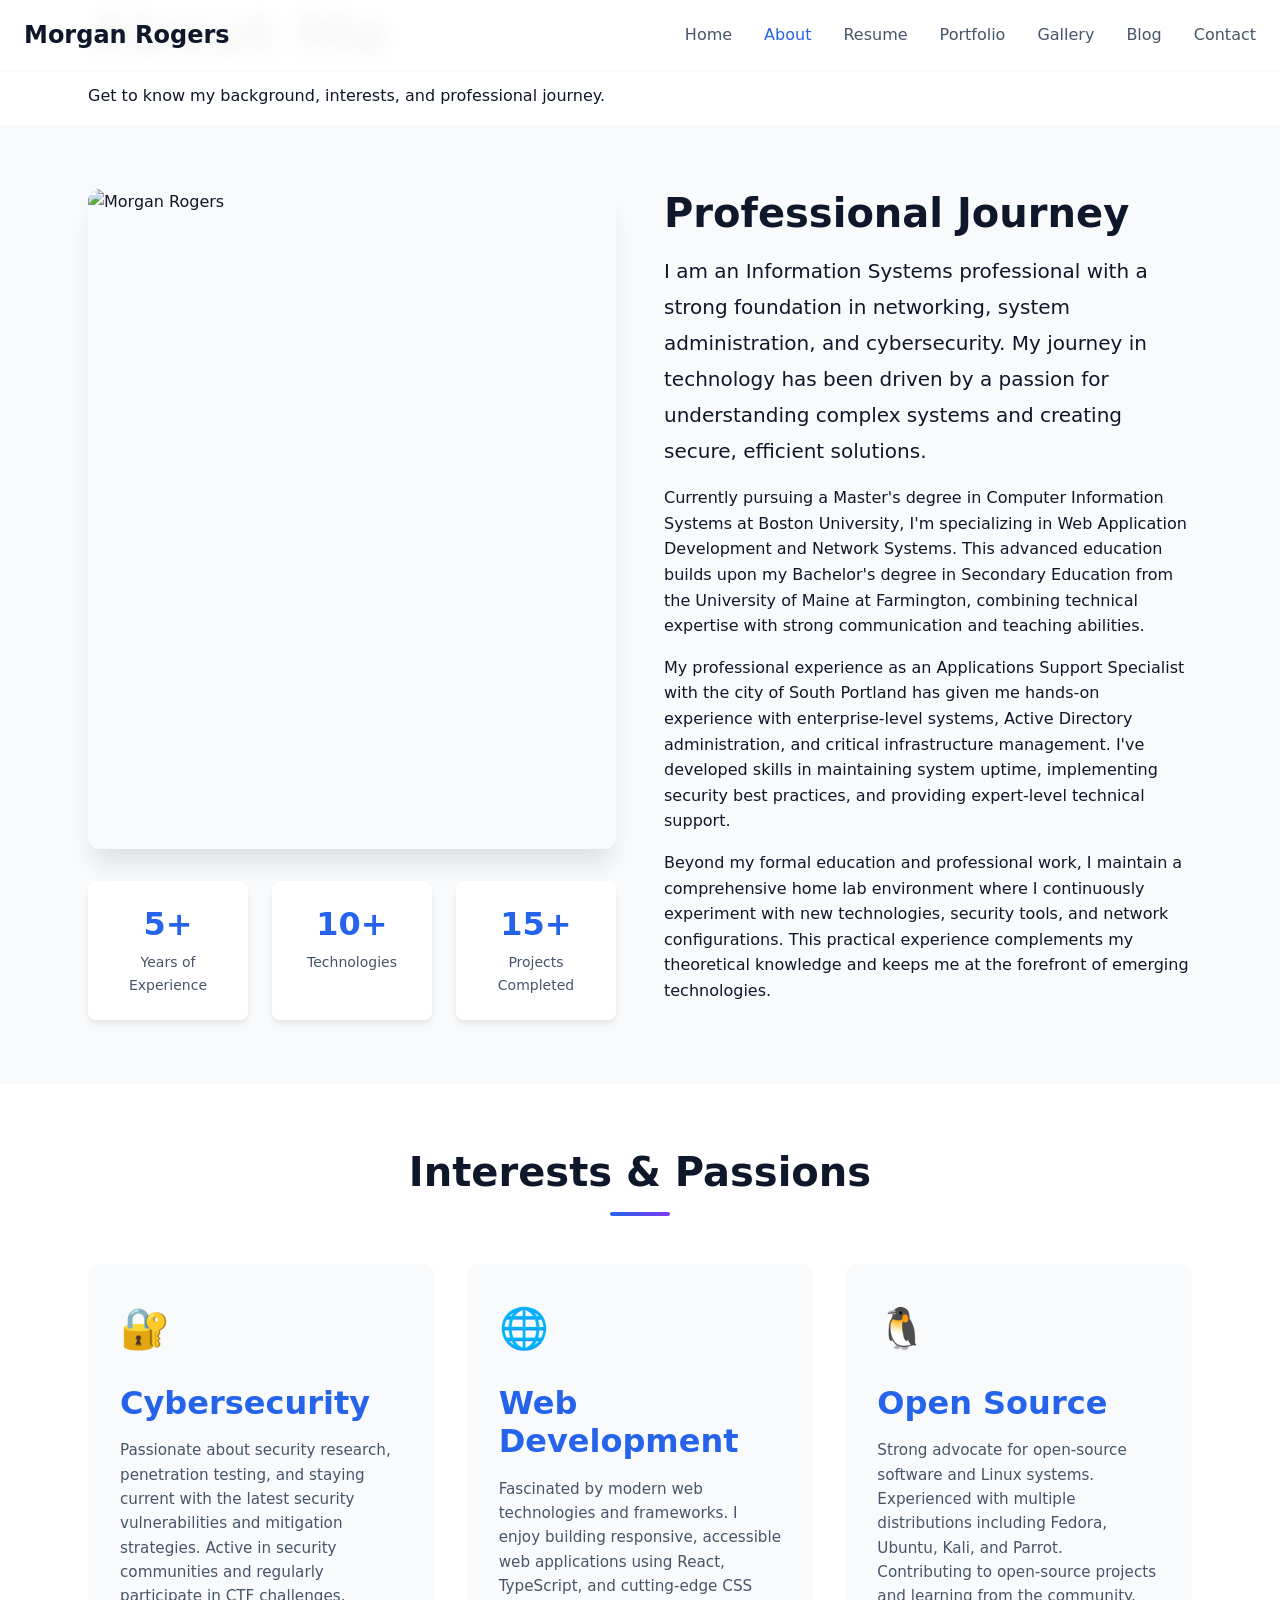
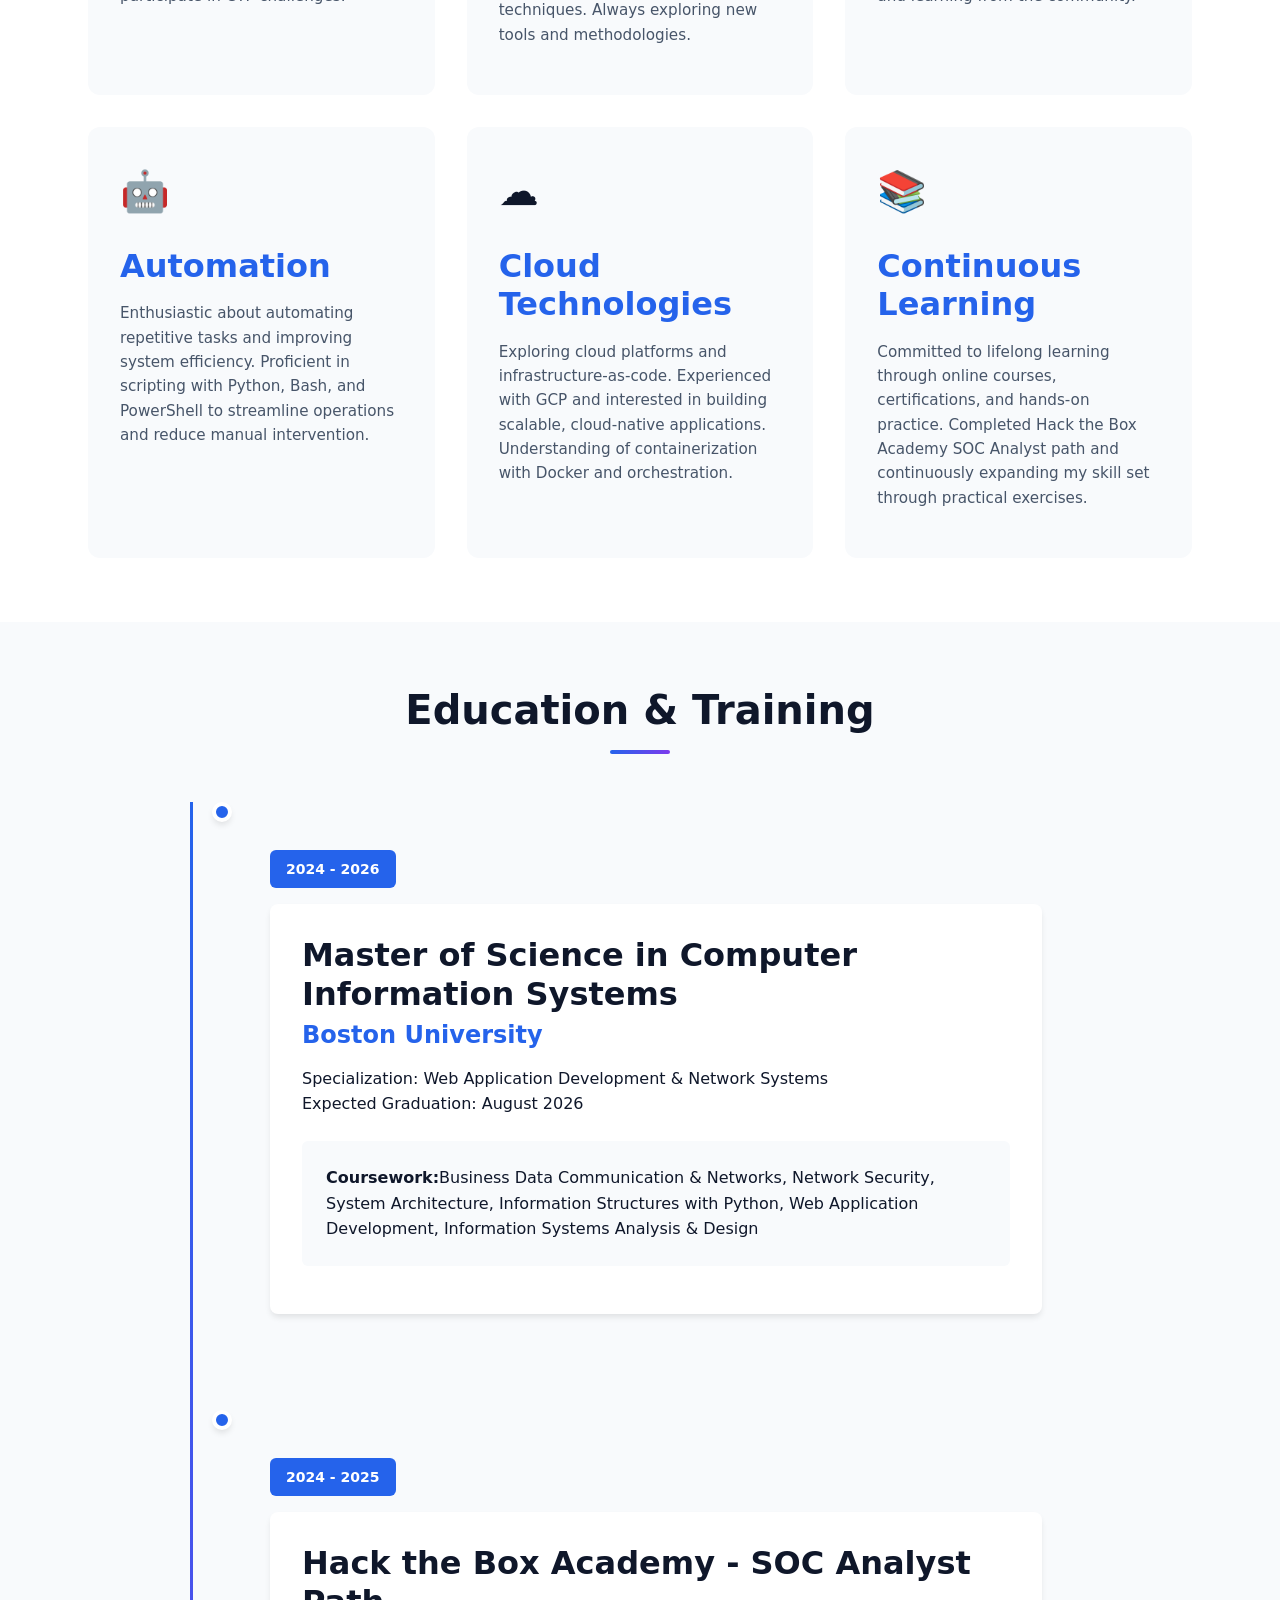
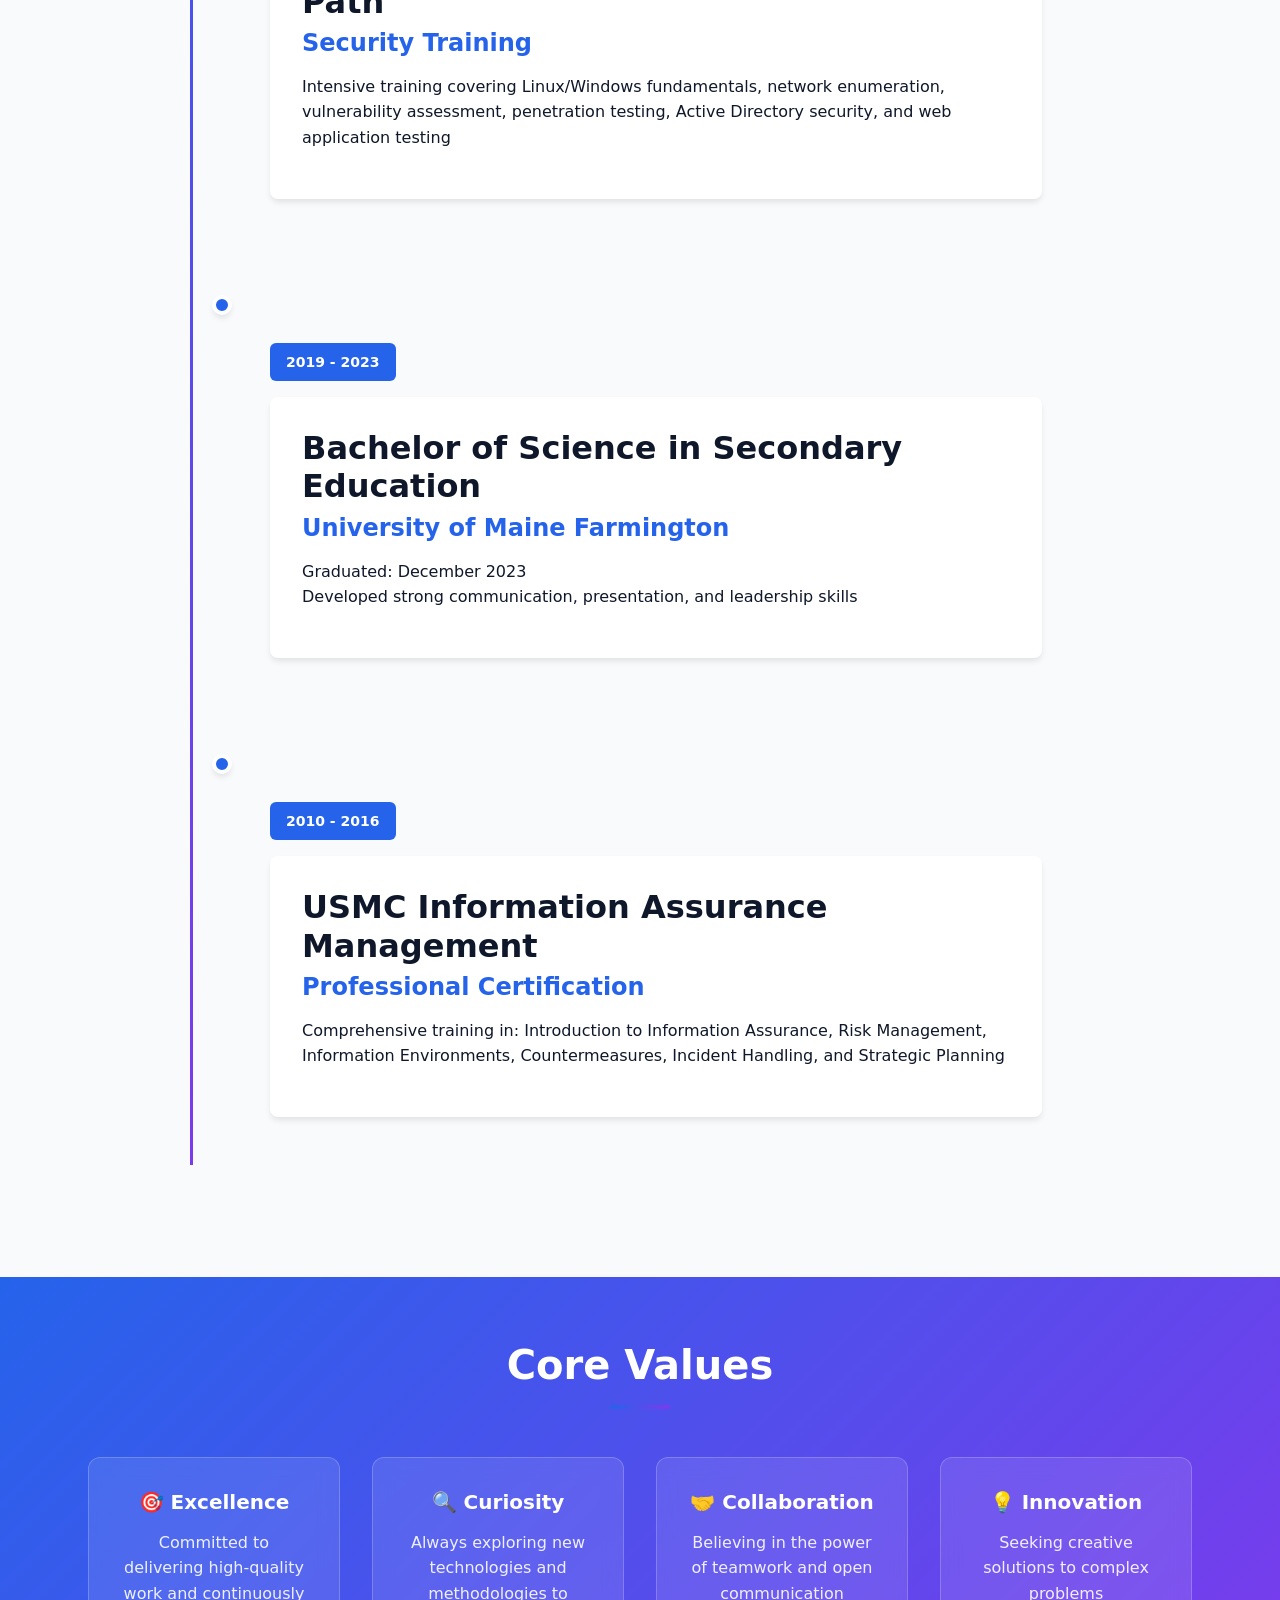
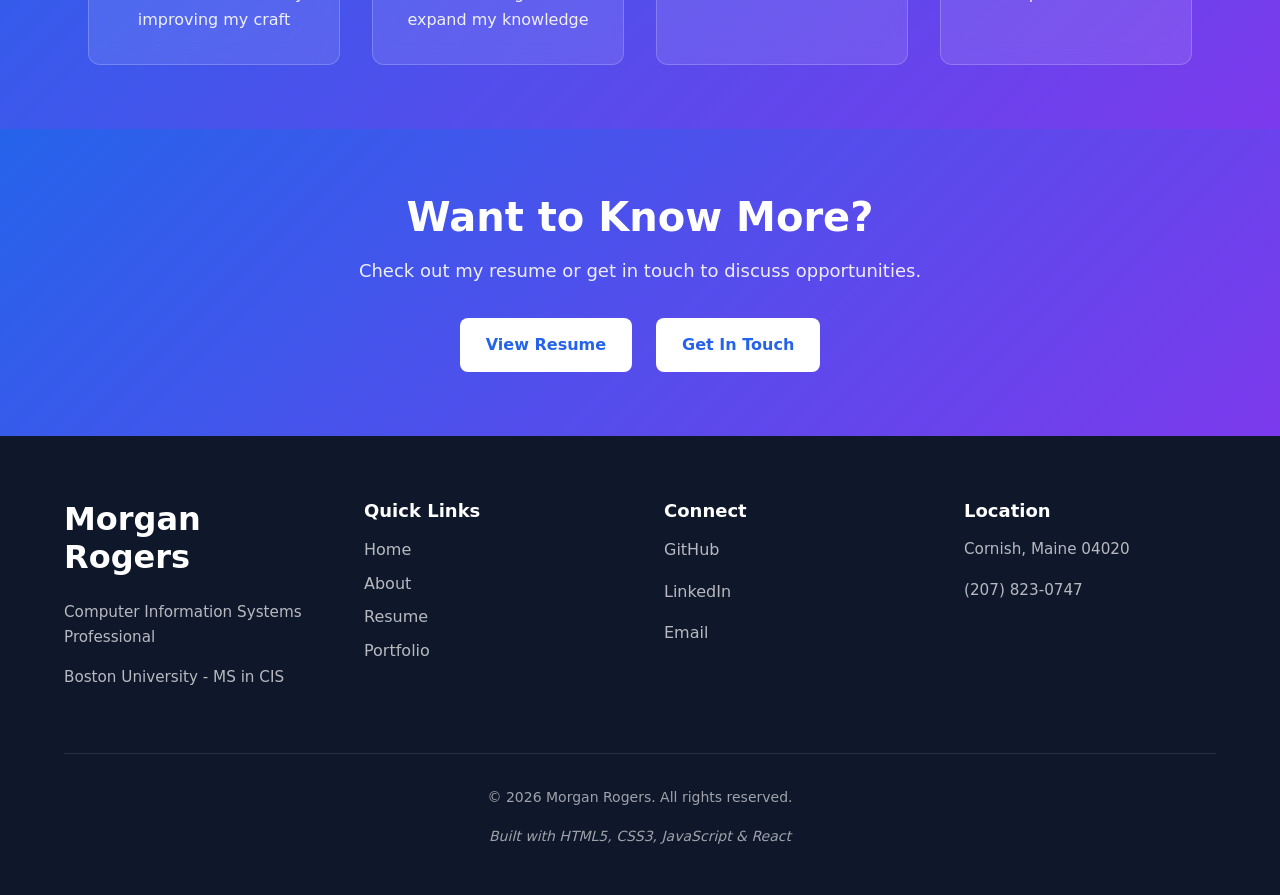
==== about.html @ 22960b43 "Add blog post: Continuing the Journey" ====
<!DOCTYPE html>
<html lang="en">
<head>
    <meta charset="UTF-8">
    <meta name="viewport" content="width=device-width, initial-scale=1.0">
    <meta name="description" content="Learn more about Morgan Rogers - Background, Education, Interests, and Professional Journey">
    <title>About - Morgan Rogers</title>
    <link rel="stylesheet" href="styles.css">
</head>
<body>
    <!-- Navigation -->
     <nav class="navbar" id="navbar">
        <div class="nav-container">
            <div class="logo">
                <a href="index.html">Morgan Rogers</a>
            </div>
            <button class="nav-toggle" id="navToggle" aria-label="Toggle navigation">
                <span></span>
                <span></span>
                <span></span>                
            </button>
            <ul class="nav-menu" id="navMenu">
                <li><a href="index.html">Home</a></li>
                <li><a href="about.html" class="active">About</a></li>
                <li><a href="resume.html">Resume</a></li>
                <li><a href="portfolio.html">Portfolio</a></li>
                <li><a href="gallery.html">Gallery</a></li>
                <li><a href="blog.html">Blog</a></li>
                <li><a href="contact.html">Contact</a></li>
            </ul>
        </div>
     </nav>

    <!-- Page Header -->
    <header class="container">
        <div class="container">
            <h1>About Me</h1>
            <p>Get to know my background, interests, and professional journey.</p>
        </div>
    </header>

    <!-- Biography Section -->
    <section class="biography-section">
        <div class="container">
            <div class="bio-grid">
                <div class="bio-image">
                    <img src="images/Profile.jpg" alt="Morgan Rogers" loading="lazy">
                    <div class="bio-stats">
                        <div class="stat">
                            <h3>5+</h3>
                            <p>Years of Experience</p>
                        </div>
                        <div class="stat">
                            <h3>10+</h3>
                            <p>Technologies</p>
                        </div>
                        <div class="stat">
                            <h3>15+</h3>
                            <p>Projects Completed</p>
                        </div>
                    </div>
                </div>
                <div class="bio-content">
                    <h2>Professional Journey</h2>
                    <p class="lead">
                        I am an Information Systems professional with a strong foundation in networking,
                        system administration, and cybersecurity. My journey in technology has been driven
                        by a passion for understanding complex systems and creating secure, efficient solutions.
                    </p>
                    <p>
                        Currently pursuing a Master's degree in Computer Information Systems at Boston University,
                        I'm specializing in Web Application Development and Network Systems. This advanced education
                        builds upon my Bachelor's degree in Secondary Education from the University of Maine at Farmington,
                        combining technical expertise with strong communication and teaching abilities.
                    </p>
                    <p>
                        My professional experience as an Applications Support Specialist with the city of South Portland
                        has given me hands-on experience with enterprise-level systems, Active Directory administration, and
                        critical infrastructure management. I've developed skills in maintaining system uptime, implementing
                        security best practices, and providing expert-level technical support.
                    </p>
                    <p>
                        Beyond my formal education and professional work, I maintain a comprehensive home lab
                        environment where I continuously experiment with new technologies, security tools, and
                        network configurations. This practical experience complements my theoretical knowledge
                        and keeps me at the forefront of emerging technologies.
                    </p>
                </div>
            </div>
        </div>
    </section>

    <!-- Interests Section -->
    <section class="interests-section">
        <div class="container">
            <div class="section-header">
                <h2>Interests & Passions</h2>
                <div class="section-divider"></div>
            </div>
            <div class="interests-grid">
                <div class="interest-card">
                    <div class="interest-icon">🔐</div>
                    <h3>Cybersecurity</h3>
                    <p>
                        Passionate about security research, penetration testing, and staying current with
                        the latest security vulnerabilities and mitigation strategies. Active in security
                        communities and regularly participate in CTF challenges.
                    </p>
                </div>
                <div class="interest-card">
                    <div class="interest-icon">🌐</div>
                    <h3>Web Development</h3>
                    <p>
                        Fascinated by modern web technologies and frameworks. I enjoy building responsive,
                        accessible web applications using React, TypeScript, and cutting-edge CSS techniques.
                        Always exploring new tools and methodologies.
                    </p>
                </div>
                <div class="interest-card">
                    <div class="interest-icon">🐧</div>
                    <h3>Open Source</h3>
                    <p>
                        Strong advocate for open-source software and Linux systems. Experienced with multiple
                        distributions including Fedora, Ubuntu, Kali, and Parrot. Contributing to open-source
                        projects and learning from the community.
                    </p>
                </div>
                <div class="interest-card">
                    <div class="interest-icon">🤖</div>
                    <h3>Automation</h3>
                    <p>
                        Enthusiastic about automating repetitive tasks and improving system efficiency.
                        Proficient in scripting with Python, Bash, and PowerShell to streamline operations
                        and reduce manual intervention.
                    </p>
                </div>
                <div class="interest-card">
                    <div class="interest-icon">☁️</div>
                    <h3>Cloud Technologies</h3>
                    <p>
                        Exploring cloud platforms and infrastructure-as-code. Experienced with GCP and
                        interested in building scalable, cloud-native applications. Understanding of
                        containerization with Docker and orchestration. 
                    </p>
                </div>
                <div class="interest-card">
                    <div class="interest-icon">📚</div>
                    <h3>Continuous Learning</h3>
                    <p>
                        Committed to lifelong learning through online courses, certifications, and hands-on
                        practice. Completed Hack the Box Academy SOC Analyst path and continuously expanding
                        my skill set through practical exercises.  
                    </p>
                </div>
            </div>
        </div>
    </section>

    <!-- Education Timeline -->
    <section class="education-timeline">
        <div class="container">
            <div class="section-header">
                <h2>Education & Training</h2>
                <div class="section-divider"></div>
            </div>
            <div class="timeline">
                <div class="timeline-item" data-animate="fade-in">
                    <div class="timeline-date">2024 - 2026</div>
                    <div class="timeline-content">
                        <h3>Master of Science in Computer Information Systems</h3>
                        <h4>Boston University</h4>
                        <p>
                            Specialization: Web Application Development & Network Systems<br>
                            Expected Graduation: August 2026
                        </p>
                        <p class="coursework">
                            <strong>Coursework:</strong>Business Data Communication & Networks, Network Security,
                            System Architecture, Information Structures with Python, Web Application Development,
                            Information Systems Analysis & Design
                        </p>
                    </div>
                </div>

                <div class="timeline-item" data-animate="fade-in">
                    <div class="timeline-date">2024 - 2025</div>
                    <div class="timeline-content">
                        <h3>Hack the Box Academy - SOC Analyst Path</h3>
                        <h4>Security Training</h4>
                        <p>
                            Intensive training covering Linux/Windows fundamentals, network enumeration,
                            vulnerability assessment, penetration testing, Active Directory security, and
                            web application testing
                        </p>
                    </div>
                </div>

                <div class="timeline-item" data-animate="fade-in">
                    <div class="timeline-date">2019 - 2023</div>
                    <div class="timeline-content">
                        <h3>Bachelor of Science in Secondary Education</h3>
                        <h4>University of Maine Farmington</h4>
                        <p>
                            Graduated: December 2023<br>
                            Developed strong communication, presentation, and leadership skills
                        </p>
                    </div>
                </div>

                <div class="timeline-item" data-animate="fade-in">
                    <div class="timeline-date">2010 - 2016</div>
                    <div class="timeline-content">
                        <h3>USMC Information Assurance Management</h3>
                        <h4>Professional Certification</h4>
                        <p>
                            Comprehensive training in: Introduction to Information Assurance, Risk Management,
                            Information Environments, Countermeasures, Incident Handling, and Strategic Planning
                        </p>
                    </div>
                </div>
            </div>
        </div>
    </section>

    <!-- Values Section -->
    <section class="values-section">
        <div class="container">
            <div class="section-header">
                <h2>Core Values</h2>
                <div class="section-divider"></div>
            </div>
            <div class="values-grid">
                <div class="value-card">
                    <h3>🎯 Excellence</h3>
                    <p>Committed to delivering high-quality work and continuously improving my craft</p>
                </div>
                <div class="value-card">
                    <h3>🔍 Curiosity</h3>
                    <p>Always exploring new technologies and methodologies to expand my knowledge</p>
                </div>
                <div class="value-card">
                    <h3>🤝 Collaboration</h3>
                    <p>Believing in the power of teamwork and open communication</p>
                </div>
                <div class="value-card">
                    <h3>💡 Innovation</h3>
                    <p>Seeking creative solutions to complex problems</p>
                </div>
            </div>
        </div>
    </section>

    <!-- CTA Section -->
    <section class="cta-section">
        <div class="container">
            <h2>Want to Know More?</h2>
            <p>Check out my resume or get in touch to discuss opportunities.</p>
            <div class="cta-buttons">
                <a href="resume.html" class="btn btn-light">View Resume</a>
                <a href="contact.html" class="btn btn-light">Get In Touch</a>
            </div>
        </div>
    </section>

    <!-- Footer -->
    <footer class="footer">
        <div class="container">
            <div class="footer-content">
                <div class="footer-section">
                    <h3>Morgan Rogers</h3>
                    <p>Computer Information Systems Professional</p>
                    <p>Boston University - MS in CIS</p>
                </div>
                <div class="footer-section">
                    <h4>Quick Links</h4>
                    <ul>
                        <li><a href="index.html">Home</a></li>
                        <li><a href="about.html">About</a></li>
                        <li><a href="resume.html">Resume</a></li>
                        <li><a href="portfolio.html">Portfolio</a></li>
                    </ul>
                </div>
                <div class="footer-section">
                    <h4>Connect</h4>
                    <ul class="social-links">
                        <li><a href="https://github.com/PromptNebula05" target="_blank" rel="noopener">GitHub</a></li>
                        <li><a href="https://www.linkedin.com/in/morgan-rogers-0042972b9/" target ="_blank" rel="noopener">LinkedIn</a></li>
                        <li><a href="mailto:morogers@bu.edu">Email</a></li>
                    </ul>
                </div>
                <div class="footer-section">
                    <h4>Location</h4>
                    <p>Cornish, Maine 04020</p>
                    <p>(207) 823-0747</p>
                </div>
            </div>
            <div class="footer-bottom">
                <p>&copy; 2026 Morgan Rogers. All rights reserved.</p>
                <p class="footer-note">Built with HTML5, CSS3, JavaScript & React</p>
            </div>
        </div>
    </footer>

    <script src="script.js"></script>
</body>
</html>
---- styles.css ----
/* =========================================
   PORTFOLIO PROJECT - COMPREHENSIVE CSS
   Modern, Responsive Design with CSS3
   ========================================= */

/* =====================
   CSS VARIABLES
   ===================== */
:root {
    /* Color Palette */
    --primary-color: #2563eb;
    --primary-dark: #1e40af;
    --primary-light: #60a5fa;
    --secondary-color: #7c3aed;
    --accent-color: #f59e0b;

    --dark-bg: #0f172a;
    --dark-surface: #1e293b;
    --dark-border: #334155;

    --light-bg: #ffffff;
    --light-surface: #f8fafc;
    --light-border: #e2e8f0;

    --text-primary: #0f172a;
    --text-secondary: #475569;
    --text-light: #94a3b8;
    --text-on-dark: #f1f5f9;

    --success: #10b981;
    --error: #ef4444;
    --warning: #f59e0b;

    /* Typography */
    --font-primary: 'Segoe UI', system-ui, -apple-system, sans-serif;
    --font-mono: 'Consolas', 'Monaco', 'Courier New', monospace;

    /* Spacing */
    --spacing-xs: 0.5rem;
    --spacing-sm: 1rem;
    --spacing-md: 1.5rem;
    --spacing-lg: 2rem;
    --spacing-xl: 3rem;
    --spacing-2xl: 4rem;

    /* Borders & Radius */
    --radius-sm: 0.375rem;
    --radius-md: 0.5rem;
    --radius-lg: 0.75rem;
    --radius-xl: 1rem;

    /* Shadows */
    --shadow-sm: 0 1px 2px 0 rgba(0, 0, 0, 0.05);
    --shadow-md: 0 4px 6px -1px rgba(0, 0, 0, 0.1);
    --shadow-lg: 0 10px 15px -3px rgba(0, 0, 0, 0.1);
    --shadow-xl: 0 20px 25px -5px rgba(0, 0, 0, 0.1);

    /* Transitions */
    --transition-fast: 150ms ease;
    --transition-base: 300ms ease;
    --transition-slow: 500ms ease;

    /* Breakpoints */
    --mobile: 640px;
    --tablet: 768px;
    --desktop: 1024px;
    --wide: 1280px;
}

/* =====================
    RESET & BASE STYLES
   ===================== */
*,
*::before,
*::after {
    box-sizing: border-box;
    margin: 0;
    padding: 0;
}

html {
    scroll-behavior: smooth;
    font-size: 16px;
}

body {
    font-family: var(--font-primary);
    color: var(--text-primary);
    background-color: var(--light-bg);
    line-height: 1.6;
    overflow-x: hidden;
}

/* =====================
    TYPOGRAPHY
   ===================== */
h1, h2, h3, h4, h5, h6 {
    font-weight: 700;
    line-height: 1.2;
    margin-bottom: var(--spacing-sm);
}

h1 { font-size: clamp(2rem, 5vw, 3.5rem); }
h2 { font-size: clamp(1.75rem, 4vw, 2.5rem); }
h3 { font-size: clamp(1.5rem, 3vw, 2rem); }
h4 { font-size: clamp(1.25rem, 2.5vw, 1.5rem); }
h5 { font-size: 1.125rem; }
h6 { font-size: 1rem; }

p {
    margin-bottom: var(--spacing-sm);
}

a {
    color: var(--primary-color);
    text-decoration: none;
    transition: color var(--transition-fast);
}

a:hover {
    color: var(--primary-dark);
}

img {
    max-width: 100%;
    height: auto;
    display: block;
}

/* =====================
    LAYOUT UTILITIES
   ===================== */
.container {
    width: 100%;
    max-width: 1200px;
    margin: 0 auto;
    padding: 0 var(--spacing-md);
}

.text-center {
    text-align: center;
}

.lead {
    font-size: 1.25rem;
    font-weight: 300;
    line-height: 1.8;
}

/* =====================
    BUTTON STYLES
   ===================== */
.navbar {
    position: fixed;
    top: 0;
    left: 0;
    right: 0;
    background-color: rgba(255, 255, 255, 0.95);
    backdrop-filter: blur(10px);
    box-shadow: var(--shadow-sm);
    z-index: 1000;
    transition: all var(--transition-base);
}

.nav-container {
    display: flex;
    justify-content: space-between;
    align-items: center;
    padding: var(--spacing-sm) var(--spacing-md);
    max-width: 1400px;
    margin: 0 auto;
}

.logo a {
    font-size: 1.5rem;
    font-weight: 700;
    color: var(--text-primary);
    transition: color var(--transition-fast);
}

.logo a:hover {
    color: var(--primary-color);
}

.nav-menu {
    display: flex;
    list-style-type: none;
    gap: var(--spacing-lg);
    align-items: center;
}

.nav-menu a {
    color: var(--text-secondary);
    font-weight: 500;
    padding: var(--spacing-xs) 0;
    position: relative;
    transition: color var(--transition-fast);
}

.nav-menua::after {
    content: '';
    position: absolute;
    bottom: 0;
    left: 0;
    width: 0;
    height: 2px;
    background-color: var(--primary-color);
    transition: width var(--transition-base);
}

.nav-menu a:hover,
.nav-menu a.active {
    color: var(--primary-color);
}

.nav-menu a:hover::after,
.nav-menu a.active::after {
    width: 100%;
}

.nav-toggle {
    display: none;
    flex-direction: column;
    gap: 4px;
    background: none;
    border: none;
    cursor: pointer;
    padding: var(--spacing-xs);
}

.nav-toggle span {
    width: 25px;
    height: 3px;
    background-color: var(--text-primary);
    transition: all var(--transition-base);
}

/* =====================
    HERO SECTION
   ===================== */
.hero {
    min-height: 100vh;
    display: flex;
    flex-direction: column;
    justify-content: center;
    align-items: center;
    text-align: center;
    padding: var(--spacing-2xl) var(--spacing-md);
    background: linear-gradient(135deg, #667eea 0%, #764ba2 100%);
    color: #fff;
    position: relative;
    margin-top: 60px;
}

.hero-content {
    max-width: 800px;
    animation: fadeInUp 1s ease;
}

.hero-title {
    font-size: clamp(2.5rem, 6vw, 4rem);
    margin-bottom: var(--spacing-md);
}

.hero-title .highlight {
    color: var(--accent-color);
    position: relative;
    display: inline-block;
}

.hero-subtitle {
    font-size: clamp(1.25rem, 3vw, 175rem);
    font-weight: 300;
    margin-bottom: var(--spacing-sm);
}

.her-description {
    font-size: clamp(1rem, 2vw, 1.25rem);
    margin-bottom: var(--spacing-xl);
    opacity: 0.9;
}

.hero-buttons {
    display: flex;
    gap: var(--spacing-md);
    justify-content: center;
    flex-wrap: wrap;
}

.hero-scroll {
    position: absolute;
    bottom: var(--spacing-xl);
    display: flex;
    flex-direction: column;
    align-items: center;
    gap: var(--spacing-xs);
    animation: bounce 2s infinite;
    color: #fff;
    cursor: pointer;
}

.scroll-indicator {
    width: 2px;
    height: 40px;
    background: linear-gradient(to bottom, transparent, #fff);
}

/* =====================
    BUTTONS
   ===================== */
.btn {
    display: inline-block;
    padding: 0.75rem 1.5rem;
    font-size: 1rem;
    font-weight: 600;
    border-radius: var(--radius-md);
    cursor: pointer;
    transition: all var(--transition-base);
    border: 2px solid transparent;
    text-align: center;
}

.btn-primary {
    background-color: var(--primary-color);
    color: #fff;
}

.btn-primary:hover {
    background-color: var(--primary-dark);
    transform: translateY(-2px);
    box-shadow: var(--shadow-lg);
}

.btn-secondary {
    background-color: transparent;
    color: #fff;
    border-color: #fff;
}

.btn-secondary:hover {
    background-color: #fff;
    color: var(--primary-color);
}

.btn-outline {
    background-color: transparent;
    color: var(--primary-color);
    border-color: var(--primary-color);
}

.btn-outline:hover {
    background-color: var(--primary-color);
    color: #fff;
}

.btn-light {
    background-color: #fff;
    color: var(--primary-color);
}

.btn-light:hover {
    background-color: var(--light-surface);
    transform: translateY(-2px);
    box-shadow: var(--shadow-lg);
}

.btn-outline-light {
    background-color: transparent;
    color: #fff;
    border-color: #fff;
}

.btn-outline-light:hover {
    background-color: #fff;
    color: var(--primary-color);
}

.btn-large {
    padding: 1rem 2rem;
    font-size: 1.125rem;
}

/* =====================
    SECTIONS
   ===================== */
section {
    padding: var(--spacing-2xl);
}

.section-header {
    text-align: center;
    margin-bottom: var(--spacing-xl);
}

.section-divider {
    width: 60px;
    height: 4px;
    background: linear-gradient(to right, var(--primary-color), var(--secondary-color));
    margin: var(--spacing-sm) auto;
    border-radius: var(--radius-sm);
}

/* Page Header */
.page-header {
    background: linear-gradient(135deg, var(--primary-color) 0%, var(--secondary-color) 100%);
    color: #fff;
    text-align: center;
    padding: calc(80px + var(--spacing-xl)) var(--spacing-md) var(--spacing-xl);
    margin-bottom: var(--spacing-xl);
}

.page-header h1 {
    margin-bottom: var(--spacing-sm);
}

.page-header p {
    font-size: 1.25rem;
    opacity: 0.9;
    margin-bottom: var(--spacing-md);
}

/* =====================
    ABOUT SECTION
   ===================== */
.about-preview,
.biography-section {
    background-color: var(--light-surface);
}

.about-grid,
.bio-grid {
    display: grid;
    grid-template-columns: repeat(auto-fit, minmax(300px, 1fr));
    gap: var(--spacing-xl);
    align-items: center;
}

.about-image,
.bio-image {
    position: relative;
}

.about-image img,
.bio-image img {
    border-radius: var(--radius-lg);
    box-shadow: var(--shadow-xl);
    width: 100%;
    object-fit: cover;
    aspect-ratio: 4/5;
}

.bio-stats {
    display: grid;
    grid-template-columns: repeat(3, 1fr);
    gap: var(--spacing-md);
    margin-top: var(--spacing-lg);
}

.stat {
    background-color: #fff;
    padding: var(--spacing-md);
    border-radius: var(--radius-md);
    text-align: center;
    box-shadow: var(--shadow-md);
}

.stat h3 {
    color: var(--primary-color);
    font-size: 2rem;
    margin-bottom: var(--spacing-xs);
}

.stat p {
    color: var(--text-secondary);
    font-size: 0.875rem;
    margin: 0;
}

/* =====================
    SKILLS SECTION
   ===================== */
.skills-section {
    background: linear-gradient(135deg, var(--dark-bg) 0%, var(--dark-surface) 100%);
    color: #fff;
}

.skills-grid {
    display: grid;
    grid-template-columns: repeat(auto-fit, minmax(250px, 1fr));
    gap: var(--spacing-lg);
}

.skill-card {
    background-color: rgba(255, 255, 255, 0.05);
    padding: var(--spacing-lg);
    border-radius: var(--radius-lg);
    text-align: center;
    transition: transform var(--transition-base), box-shadow var(--transition-base);
    border: 1px solid rgba(255, 255, 255, 0.01);
}

.skill-card:hover {
    transform: translateY(-8px);
    box-shadow: 0 12px 24px rgba(0, 0, 0, 0.3);
}

.skill-icon {
    font-size: 3rem;
    margin-bottom: var(--spacing-md);
}

.skill-card h3 {
    color: #fff;
    margin-bottom: var(--spacing-sm);
}

.skill-card p {
    color: rgba(255, 255, 255, 0.7);
    font-size: 0.9rem;
    margin-bottom: var(--spacing-md);
}

.skill-bar {
    width: 100%;
    height: 8px;
    background-color: rgba(255, 255, 255, 0.1);
    border-radius: var(--radius-sm);
    overflow: hidden;
}

.skill-progress {
    height: 100%;
    background: linear-gradient(to right, var(--primary-light), var(--secondary-color));
    border-radius: var(--radius-sm);
    transition: width 1s ease;
    width: 0;
}

/* =====================
    INTERESTS SECTION
   ===================== */
.interests-section {
    background-color: #fff;
}

.interests-grid {
    display: grid;
    grid-template-columns: repeat(auto-fit, minmax(280px, 1fr));
    gap: var(--spacing-lg);
}

.interest-card {
    background-color: var(--light-surface);
    padding: var(--spacing-lg);
    border-radius: var(--radius-lg);
    transition: transform var(--transition-base), box-shadow var(--transition-base);
}

.interest-card:hover {
    transform: translateY(-5px);
    box-shadow: var(--shadow-lg);
}

.interest-icon {
    font-size: 2.5rem;
    margin-bottom: var(--spacing-md);
}

.interest-card h3 {
    color: var(--primary-color);
    margin-bottom: var(--spacing-sm);
}

.interest-card p{
    color: var(--text-secondary);
    font-size: 0.95rem;
}

/* =====================
    TIMELINE
   ===================== */
.education-timeline {
    background-color: var(--light-surface);
}

.timeline {
    position: relative;
    max-width: 900px;
    margin: 0 auto;
    padding-left: var(--spacing-lg);
}

.timeline::before {
    content: '';
    position: absolute;
    left: 0;
    top: 0;
    bottom: 0;
    width: 3px;
    background: linear-gradient(to bottom, var(--primary-color), var(--secondary-color));
}

.timeline-item {
    position: relative;
    margin-bottom: var(--spacing-xl);
    padding: var(--spacing-xl);
}

.timeline-item::before {
    content: '';
    position: absolute;
    left: -10px;
    top: 0;
    width: 20px;
    height: 20px;
    background-color: var(--primary-color);
    border-radius: 50%;
    border: 4px solid #fff;
    box-shadow: var(--shadow-md);
}

.timeline-date {
    display: inline-block;
    background-color: var(--primary-color);
    color: #fff;
    padding: var(--spacing-xs) var(--spacing-sm);
    border-radius: var(--radius-sm);
    font-weight: 600;
    font-size: 0.875rem;
    margin-bottom: var(--spacing-sm);
}

.timeline-content {
    background-color: #fff;
    padding: var(--spacing-lg);
    border-radius: var(--radius-md);
    box-shadow: var(--shadow-md);
}

.timeline-content h3 {
    color: var(--text-primary);
    margin-bottom: var(--spacing-xs);
}

.timeline-content h4 {
    color: var(--primary-color);
    font-weight: 600;
    margin-bottom: var(--spacing-sm);
}

.timeline-content .institution {
    color: var(--text-secondary);
    font-weight: 500;
    margin-bottom: var(--spacing-sm);
}

.coursework {
    background-color: var(--light-surface);
    padding: var(--spacing-md);
    border-radius: var(--radius-sm);
    margin-top: var(--spacing-md);
}

/* =====================
    VALUES SECTION
   ===================== */
.values-section {
    background: linear-gradient(135deg, var(--primary-color) 0%, var(--secondary-color) 100%);
    color: #fff;
}

.values-grid {
    display: grid;
    grid-template-columns: repeat(auto-fit, minmax(250px, 1fr));
    gap: var(--spacing-lg);
}

.value-card {
    background-color: rgba(255, 255, 255, 0.1);
    padding: var(--spacing-lg);
    border-radius: var(--radius-lg);
    text-align: center;
    backdrop-filter: blur(10px);
    border: 1px solid rgba(255, 255, 255, 0.2);
}

.value-card h3 {
    color: #fff;
    font-size: 1.25rem;
    margin-bottom: var(--spacing-sm);
}

.value-card p {
    color: rgba(255, 255, 255, 0.9);
    margin: 0;
}

/* =====================
    PROJECTS SECTION
   ===================== */
.projects-preview {
    background-color: #fff;
}

.projects-grid {
    display: grid;
    grid-template-columns: repeat(auto-fit, minmax(320px, 1fr));
    gap: var(--spacing-xl);
    margin-bottom: var(--spacing-xl);
}

.project-card {
    background-color: #fff;
    border-radius: var(--radius-lg);
    overflow: hidden;
    box-shadow: var(--shadow-md);
    transition: transform var(--transition-base), box-shadow var(--transition-base);
}

.project-card:hover {
    transform: translateY(-8px);
    box-shadow: var(--shadow-xl);
}

.project-image {
    position: relative;
    overflow: hidden;
    aspect-ratio: 16/10;
}

.project-image img {
    width: 100%;
    height: 100%;
    object-fit: cover;
    transition: transform var(--transition-slow);
}

.project-card:hover .project-image img {
    transform: scale(1.1);
}

.project-content {
    padding: var(--spacing-lg);
}

.project-content h3 {
    color: var(--text-primary);
    margin-bottom: var(--spacing-sm);
}

.project-content p {
    color: var(--text-secondary);
    font-size: 0.95rem;
    margin-bottom: var(--spacing-md);
}

.project-tags {
    display: flex;
    flex-wrap: wrap;
    gap: var(--spacing-xs);
}

.tag,
.tech-tag {
    display: inline-block;
    padding: 0.25rem 0.75rem;
    background-color: var(--light-surface);
    color: var(--primary-color);
    font-size: 0.75rem;
    font-weight: 600;
    border-radius: var(--radius-sm);
}

/* =====================
    RESUME SECTION
   ===================== */
.resume-section {
    background-color: var(--light-surface);
}

.resume-container {
    max-width: 900px;
    margin: 0 auto;
    background-color: #fff;
    padding: var(--spacing-2xl);
    border-radius: var(--radius-lg);
    box-shadow: var(--shadow-xl);
}

.resume-header {
    text-align: center;
    padding: var(--spacing-xl);
    border-bottom: 2px solid var(--light-border);
    margin-bottom: var(--spacing-xl);
}

.resume-header h2 {
    color: var(--primary-color);
    margin-bottom: var(--spacing-xs);
}

.resume-title {
    font-size: 1.25rem;
    color: var(--text-secondary);
    margin-bottom: var(--spacing-lg);
}

.contact-info {
    display: flex;
    flex-wrap: wrap;
    justify-content: center;
    gap: var(--spacing-md);
}

.contact-item {
    display: flex;
    align-items: center;
    gap: var(--spacing-xs);
    font-size: 0.9rem;
}

.contact-item .icon {
    font-size: 1.2rem;
}

.resume-block {
    margin-bottom: var(--spacing-xl);
    padding-bottom: var(--spacing-lg);
    border-bottom: 1px solid var(--light-border);
}

.resume-block:last-child {
    border-bottom: none;
}

.section-title {
    color: var(--primary-color);
    font-size: 1.5rem;
    margin-bottom: var(--spacing-lg);
    padding-bottom: var(--spacing-sm);
    border-bottom: 2px solid var(--primary-color);
}

.resume-item {
    margin-bottom: var(--spacing-lg);
}

.item-header {
    display: flex;
    justify-content: space-between;
    align-items: flex-start;
    margin-bottom: var(--spacing-xs);
}

.item-header h4 {
    color: var(--text-primary);
    margin: 0;
}

.date {
    color: var(--text-light);
    font-size: 0.9rem;
    font-weight: 500;
}

.institution {
    color: var(--text-secondary);
    font-weight: 500;
    font-size: 0.95rem;
}

.responsibilities {
    list-style-position: inside;
    padding-left: var(--spacing-md);
}

.responsibilities li {
    color: var(--text-secondary);
    margin-bottom: var(--spacing-sm);
    padding-left: var(--spacing-xs);
}

.skills-category {
    margin-bottom: var(--spacing-lg);
}

.skills-category h4 {
    color: var(--text-primary);
    margin-bottom: var(--spacing-sm);
}

.skill-tags {
    display: flex;
    flex-wrap: wrap;
    gap: var(--spacing-xs);
}

.skill-tag {
    background-color: var(--light-surface);
    color: var(--primary-color);
    padding: 0.5rem 1rem;
    border-radius: var(--radius-sm);
    font-size: 0.875rem;
    font-weight: 500;
}

/* =====================
    PORTFOLIO PAGE
   ===================== */
.portfolio-filter {
    background-color: var(--light-surface);
    padding: var(--spacing-lg);
}

.filter-buttons {
    display: flex;
    justify-content: center;
    gap: var(--spacing-sm);
    flex-wrap: wrap;
}

.filter-btn {
    padding: 0.75rem 1.5rem;
    background-color: #fff;
    color: var(--text-secondary);
    border: 2px solid var(--light-border);
    border-radius: var(--radius-md);
    font-weight: 600;
    cursor: pointer;
    transition: all var(--transition-base);
}

.filter-btn:hover,
.filter-btn.active {
    background-color: var(--primary-color);
    color: #fff;
    border-color: var(--primary-color);
}

.portfolio-grid-section {
    background-color: #fff;
}

.portfolio-grid {
    display: grid;
    grid-template-columns: repeat(auto-fit, minmax(350px, 1fr));
    gap: var(--spacing-xl);
}

.portfolio-item {
    opacity: 1;
    transition: opacity var(--transition-base);
}

.portfolio-item.hidden {
    display: none;
}

.portfolio-image {
    position: relative;
    overflow: hidden;
    border-radius: var(--radius-lg);
    aspect-ratio: 16/11;
}

.portfolio-image img {
    width: 100%;
    height: 100%;
    object-fit: cover;
    transition: transform var(--transition-slow);
}

.portfolio-overlay {
    position: absolute;
    inset: 0;
    background: linear-gradient(to top, rgba(0,0,0,0.8), transparent);
    display: flex;
    align-items: flex-end;
    padding: var(--spacing-lg);
    opacity: 0;
    transition: opacity var(--transition-base);
}

.portfolio-item:hover .portfolio-overlay {
    opacity: 1;
}

.portfolio-item:hover .portfolio-image img {
    transform: scale(1.1);
}

.portfolio-info {
    color: #fff;
}

.portfolio-info h3 {
    color: #fff;
    margin-bottom: var(--spacing-xs);
}

.portfolio-info p {
    margin-bottom: var(--spacing-sm);
    font-size: 0.9rem;
}

.overlay-tags {
    display: flex;
    gap: var(--spacing-xs);
    flex-wrap: wrap;
}

.overlay-tags span {
    background-color: rgba(255, 255, 255, 0.2);
    color: #fff;
    padding: 0.25rem 0.5rem;
    border-radius: var(--radius-sm);
    font-size: 0.75rem;
}

.portfolio-content {
    padding: var(--spacing-lg) 0;
}

.portfolio-content h3 {
    color: var(--text-primary);
    margin-bottom: var(--spacing-sm);
}

.portfolio-content p {
    color: var(--text-secondary);
    margin-bottom: var(--spacing-md);
}

.tech-stack {
    display: flex;
    flex-wrap: wrap;
    gap: var(--spacing-xs);
    margin-bottom: var(--spacing-md);
}

.project-links {
    display: flex;
    gap: var(--spacing-md);
}

.project-link {
    color: var(--primary-color);
    font-weight: 600;
    display: flex;
    align-items: center;
    gap: var(--spacing-xs);
    transition: gap var(--transition-base);
}

.project-link:hover {
    gap: var(--spacing-sm);
}

.skill-mastery {
    background-color: var(--light-surface);
}

.mastery-grid {
    display: grid;
    grid-template-columns: repeat(auto-fit,minmax(200px, 1fr));
    gap: var(--spacing-lg);
}

.mastery-card {
    background-color: #fff;
    padding: var(--spacing-lg);
    border-radius: var(--radius-md);
    border-left: 4px solid var(--success);
    box-shadow: var(--shadow-sm);
}

.mastery-card h3 {
    color: var(--success);
    margin-bottom: var(--spacing-sm);
    font-size: 1.125rem;
}

.mastery-card p {
    color: var(--text-secondary);
    font-size: 0.875rem;
    margin: 0;
}

/* =====================
    CONTACT PAGE
   ===================== */
.contact-section {
    background-color: var(--light-surface);
}

.contact-wrapper {
    display: grid;
    grid-template-columns: repeat(auto-fit, minmax(320px, 1fr));
    gap: var(--spacing-xl);
    max-width: 1200px;
    margin: 0 auto;
}

.contact-info-panel,
.contact-form-panel {
    background-color: #fff;
    padding: var(--spacing-xl);
    border-radius: var(--radius-lg);
    box-shadow: var(--shadow-lg);
}

.contact-info-panel h2,
.contact-form-panel h2 {
    color: var(--primary-color);
    margin-bottom: var(--spacing-lg);
}

.contact-description {
    color: var(--text-secondary);
    margin-bottom: var(--spacing-xl);
}

.contact-details {
    margin-bottom: var(--spacing-xl);
}

.contact-details .contact-item {
    display: flex;
    gap: var(--spacing-md);
    margin-bottom: var(--spacing-lg);
    align-items: flex-start;
}

.contact-icon {
    font-size: 1.5rem;
    flex-shrink: 0;
}

.contact-text h3 {
    font-size: 1rem;
    margin-bottom: var(--spacing-xs);
    color: var(--text-primary);
}

.contact-text p,
.contact-text a {
    font-size: 0.95rem;
    color: var(--text-secondary);
    margin: 0;
}

.availability {
    background-color: var(--light-surface);
    padding: var(--spacing-lg);
    border-radius: var(--radius-md);
}

.availability h3 {
    color: var(--primary-color);
    margin-bottom: var(--spacing-sm);
}

.availability ul {
    list-style-position: inside;
    color: var(--text-secondary);
}

.availability li {
    margin-bottom: var(--spacing-xs);
}

/* Form Styles */
.contact-form {
    display: flex;
    flex-direction: column;
    gap: var(--spacing-lg);
}

.form-group {
    display: flex;
    flex-direction: column;
}

.form-group label {
    font-weight: 600;
    color: var(--text-primary);
    margin-bottom: var(--spacing-xs);
}

.required {
    color: var(--error);
}

.form-control {
    padding: 0.75rem;
    border: 2px solid var(--light-border);
    border-radius: var(--radius-md);
    font-family: var(--font-primary);
    font-size: 1rem;
    transition: border-color var(--transition-fast);
}

.form-control:focus {
    outline: none;
    border-color: var(--primary-color);
}

.form-control.error {
    border-color: var(--error);
}

textarea.form-control {
    resize: vertical;
    min-height: 120px;
}

.error-message {
    color: var(--error);
    font-size: 0.875rem;
    margin-top: var(--spacing-xs);
    display: none;
}

.error-message.show {
    display: block;
}

.char-count {
    font-size: 0.875rem;
    color: var(--text-light);
    margin-top: var(--spacing-xs);
}

.checkbox-group {
    flex-direction: row;
    align-items: flex-start;
}

.checkbox-label {
    display: flex;
    gap: var(--spacing-sm);
    cursor: pointer;
    font-weight: normal;
}

.checkbox-label input[type="checkbox"] {
    margin-top: 0.25rem;
    cursor: pointer;
}

.form-actions {
    display: flex;
    gap: var(--spacing-md);
    flex-wrap: wrap;
}

.success-message,
.form-error-message {
    padding: var(--spacing-md);
    border-radius: var(--radius-md);
    font-weight: 500;
}

.success-message {
    background-color: rgba(16, 185, 129, 0.1);
    color: var(--success);
    border: 2px solid var(--success);
}

.form-error-message {
    background-color: rgba(239, 68, 68, 0.1);
    color: var(--error);
    border: 2px solid var(--error);
}

/* FAQ Section */
.faq-section {
    background-color: #fff;
}

.faq-grid {
    display: grid;
    grid-template-columns: repeat(auto-fit, minmax(280px,1fr));
    gap: var(--spacing-lg);
}

.faq-item {
    background-color: var(--light-surface);
    padding: var(--spacing-lg);
    border-radius: var(--radius-md);
}

.faq-item h3 {
    color: var(--primary-color);
    font-size: 1.125rem;
    margin-bottom: var(--spacing-sm);
}

.faq-item p {
    color: var(--text-secondary);
    margin: 0;
}

/* =====================
    GALLERY PAGE
   ===================== */
.gallery-controls {
    background-color: var(--light-surface);
    padding: var(--spacing-lg) 0;
}

.gallery-controls .container {
    display: flex;
    justify-content: space-between;
    align-items: center;
    flex-wrap: wrap;
    gap: var(--spacing-md);
}

.gallery-filter {
    display: flex;
    gap: var(--spacing-sm);
    flex-wrap: wrap;
}

.gallery-filter-btn {
    padding: 0.5rem 1rem;
    background-color: #fff;
    color: var(--text-secondary);
    border: 2px solid var(--light-border);
    border-radius: var(--radius-md);
    font-weight: 500;
    cursor: pointer;
    transition: all var(--transition-base);
}

.gallery-filter-btn:hover,
.gallery-filter-btn.active {
    background-color: var(--primary-color);
    color: #fff;
    border-color: var(--primary-color);
}

.gallery-view-toggle {
    display: flex;
    gap: var(--spacing-xs);
}

.view-btn {
    width: 40px;
    height: 40px;
    background-color: #fff;
    border: 2px solid var(--light-border);
    border-radius: var(--radius-sm);
    cursor: pointer;
    display: flex;
    align-items: center;
    justify-content: center;
    font-size: 1.25rem;
    transition: all var(--transition-base);
}

.view-btn:hover,
.view-btn.active {
    background-color: var(--primary-color);
    color: #fff;
    border-color: var(--primary-color);
}

.gallery-section {
    background-color: #fff;
}

.gallery-grid {
    display: grid;
    grid-template-columns: repeat(auto-fit, minmax(300px, 1fr));
    gap: var(--spacing-lg);
}

.gallery-item {
    opacity: 1;
    transition: opacity var(--transition-base);
}

.gallery-item.hidden {
    display: none;
}

.gallery-image {
    position: relative;
    overflow: hidden;
    border-radius: var(--radius-lg);
    aspect-ratio: 4/3;
    cursor: pointer;
}

.gallery-image img {
    width: 100%;
    height: 100%;
    object-fit: cover;
    transition: transform var(--transition-slow);
}

.gallery-item:hover .gallery-image img {
    transform: scale(1.1);
}

.gallery-overlay {
    position: absolute;
    inset: 0;
    background: linear-gradient(to top, rgba(0,0,0,0.9), transparent);
    display: flex;
    align-items: flex-end;
    padding: var(--spacing-lg);
    opacity: 0;
    transition: opacity var(--transition-base);
}

.gallery-item:hover .gallery-overlay {
    opacity: 1;
}

.gallery-info {
    color: #fff;
    width: 100%;
}

.gallery-info h3 {
    color: #fff;
    margin-bottom: var(--spacing-xs);
    font-size: 1.25rem;
}

.gallery-info p {
    margin-bottom: var(--spacing-sm);
    font-size: 0.9rem;
}

.view-full-btn {
    background-color: #fff;
    color: var(--primary-color);
    padding: 0.5rem 1rem;
    border: none;
    border-radius: var(--radius-sm);
    font-weight: 600;
    cursor: pointer;
    transition: all var(--transition-base);
}

.view-full-btn:hover {
    background-color: var(--primary-color);
    color: #fff;
}

.gallery-caption {
    padding: var(--spacing-md) 0;
}

.gallery-caption h4 {
    color: var(--text-primary);
    margin-bottom: var(--spacing-xs);
}

.gallery-caption p {
    color: var(--text-secondary);
    font-size: 0.9rem;
    margin: 0;
}

/* Lightbox */
.lightbox {
    position: fixed;
    inset: 0;
    background-color: rgba(0, 0, 0, 0.95);
    z-index: 2000;
    display: flex;
    align-items: center;
    justify-content: center;
    padding: var(--spacing-lg);
}

.lightbox-content {
    position: relative;
    max-width: 90vw;
    max-height: 90vh;
}

.lightbox-content img {
    max-width: 100%;
    max-height: 90vh;
    object-fit: contain;
}

.lightbox-close,
.lightbox-prev,
.lightbox-next {
    position: absolute;
    background-color: rgba(255, 255, 255, 0.1);
    color: #fff;
    border: 2px solid #fff;
    border-radius: var(--radius-sm);
    font-size: 2rem;
    width: 50px;
    height: 50px;
    display: flex;
    align-items: center;
    justify-content: center;
    cursor: pointer;
    transition: all var(--transition-base);
}

.lightbox-close:hover,
.lightbox-prev:hover,
.lightbox-next:hover {
    background-color: #fff;
    color: var(--primary-color);
}

.lightbox-close {
    top: -60px;
    right: 0;
}

.lightbox-prev {
    left: -70px;
    top: 50%;
    transform: translateY(-50%);
}

.lightbox-next {
    right: -70px;
    top: 50%;
    transform: translateY(-50%);
}

.lightbox-caption {
    text-align: center;
    color: #fff;
    margin-top: var(--spacing-md);
    font-size: 1.125rem;
}

.gallery-stats {
    background: linear-gradient(135deg, var(--primary-color) 0%, var(--secondary-color) 100%);
    color: #fff;
}

.stats-grid {
    display: grid;
    grid-template-columns: repeat(auto-fit, minmax(200px, 1fr));
    gap: var(--spacing-lg);
}

.stat-card {
    text-align: center;
    padding: var(--spacing-lg);
}

.stat-number {
    font-size: 3rem;
    font-weight: 700;
    color: #fff;
    margin-bottom: var(--spacing-xs);
}

.stat-label {
    font-size: 1.125rem;
    color: rgba(255, 255, 255, 0.9);
}

/* =====================
    BLOG STYLES
    ===================== */
/* Blog listing-grid */
.blog-section {
    padding: var(--spacing-2xl) 0;
}

.blog-grid {
    display: grid;
    grid-template-columns: repeat(auto-fill, minmax(340px, 1fr));
    gap: var(--spacing-lg);
}

/* Blog card (listing page) */
.blog-card {
    background: var(--light-bg);
    border: 1px solid var(--light-border);
    border-radius: var(--radius-lg);
    overflow: hidden;
    box-shadow: var(--shadow-sm);
    transition: transform var(--transition-base), box-shadow var(--transition-base)
}

.blog-card:hover {
    transform: translateY(-4px);
    box-shadow: var(--shadow-lg);
}

.blog-card-image img {
    width: 100%;
    height: 200px;
    object-fit: cover;
    display: block;
}

.blog-card-content {
    padding: var(--spacing-md);
}

.blog-card-content h3 {
    margin: var(--spacing-xs) 0;
}

.blog-card-content h3 a {
    color: var(--text-primary);
    text-decoration: none;
    transition: color var(--transition-fast);
}

.blog-card-content h3 a:hover {
    color: var(--primary-color);
}

.blog-date {
    font-size: 0.85rem;
    color: var(--text-light);
}

/* Individual blog post page */
.blog-post-section {
    padding: var(--spacing-2xl);
}

.blog-post {
    min-width: 780px;
    margin: 0 auto;
}

.blog-post-header {
    margin-bottom: var(--spacing-lg);
}

.blog-meta {
    display: flex;
    gap: var(--spacing-sm);
    color: var(--text-light);
    font-size: 0.9rem;
    margin-top: var(--spacing-xs);
}

.blog-post-body {
    line-height: 1.8;
    color: var(--text-secondary);
}

.blog-post-body p {
    margin-top: var(--spacing-md);
}

.blog-post-body img {
    max-width: 100%;
    border-radius: var(--radius-md);
    margin: var(--spacing-md) 0;
}

.blog-post-body code {
    font-family: var(--font-mono);
    background: var(--light-surface);
    padding: 0.15rem 0.4em;
    border-radius: var(--radius-sm);
    font-size: 0.9em;
}

.blog-post-body pre {
    background: var(--dark-bg);
    color: var(--text-on-dark);
    padding: var(--spacing-md);
    border-radius: var(--radius-md);
    overflow-x: auto;
    margin: var(--spacing-md) 0;
}

.blog-post-body pre code {
    background: transparent;
    padding: 0;
    color: inherit;
}

.blog-post-footer {
    margin-top: var(--spacing-xl);
    padding-top: var(--spacing-lg);
    border-top: 1px solid var(--light-border);
}

/* Responsive adjustments */
@media (max-width: 768px) {
    .bio-grid {
        grid-template-columns: 1fr;
    }
}

/* =====================
    CTA SECTION
   ===================== */
.cta-section {
    background: linear-gradient(135deg, var(--primary-color) 0%, var(--secondary-color) 100%);
    color: #fff;
    text-align: center;
    padding: var(--spacing-2xl) var(--spacing-md);
}

.cta-section h2 {
    color: #fff;
    margin-bottom: var(--spacing-sm);
}

.cta-section p {
    font-size: 1.125rem;
    margin-bottom: var(--spacing-lg);
    opacity: 0.9;
}

.cta-buttons {
    display: flex;
    gap: var(--spacing-md);
    justify-content: center;
    flex-wrap: wrap;
}

/* =====================
    FOOTER
   ===================== */
.footer {
    background-color: var(--dark-bg);
    color: var(--text-on-dark);
    padding: var(--spacing-2xl) 0 var(--spacing-lg);
}

.footer-content {
    display: grid;
    grid-template-columns: repeat(auto-fit, minmax(200px, 1fr));
    gap: var(--spacing-xl);
    margin-bottom: var(--spacing-xl);
}

.footer-section h3 {
    color: #fff;
    margin-bottom: var(--spacing-md);
}

.footer-section h4 {
    color: #fff;
    font-size: 1.125rem;
    margin-bottom: var(--spacing-sm);
}

.footer-section p {
    color: rgba(255, 255, 255, 0.7);
    font-size: 0.95rem;
}

.footer-section ul {
    list-style: none;
}

.footer-section ul li {
    margin-bottom: var(--spacing-xs);
}

.footer-section ul a {
    color: rgba(255, 255, 255, 0.7);
    transition: color var(--transition-fast);
}

.footer-section ul a:hover {
    color: #fff;
}

.social-links {
    display: flex;
    flex-direction: column;
    gap: var(--spacing-xs);
}

.footer-bottom {
    text-align: center;
    padding-top: var(--spacing-lg);
    border-top: 1px solid rgba(255, 255, 255, 0.1);
    color: rgba(255, 255, 255, 0.6);
    font-size: 0.875rem;
}

.footer-note {
    margin-top: var(--spacing-xs);
    font-style: italic;
}

/* =====================
    ANIMATIONS
   ===================== */
@keyframes fadeInUp {
    from {
        opacity: 0;
        transform: translateY(30px);
    }
    to {
        opacity: 1;
        transform: translateY(0);
    }
}

@keyframes bounce {
    0%, 20%, 50%, 80%, 100% {
        transform: translateY(0);
    }
    40% {
        transform: translateY(-10px);
    }
    60% {
        transform: translateY(-5px);
    }
}

@keyframes fadeIn {
    from {
        opacity: 0;
    }
    to {
        opacity: 1;
    }
}

.fade_in {
    animation: fadeIn 0.5s ease;
}

/* =====================
    RESPONSIVE DESIGN
   ===================== */
@media (max-width: 1024px) {
    .hero {
        min-height: 80vh;
    }

    .lightbox-prev {
        left: -60px;
    }

    .lightbox-next {
        right: -60px;
    }
}

@media (max-width: 768px) {
    /* Navigation */
    .nav-toggle {
        display: flex;
    }

    .nav-menu {
        position: fixed;
        left: -100%;
        top: 60px;
        flex-direction: column;
        background-color: #fff;
        width: 100%;
        text-align: center;
        transition: left var(--transition-base);
        box-shadow: var(--shadow-lg);
        padding: var(--spacing-lg) 0;
        gap: 0;
    }

    .nav-menu.active {
        left: 0;
    }

    .nav-menu li {
        margin: var(--spacing-sm) 0;
    }

    /* Hero */
    .hero {
        min-height: 70vh;
        padding: var(--spacing-xl) var(--spacing-md);
    }

    .hero-buttons {
        flex-direction: column;
        width: 100%;
    }

    .hero-buttons .btn {
        width: 100%;
    }

    /* Grids */
    .about-grid,
    .bio-grid {
        grid-template-columns: 1fr;
    }

    .skills-grid,
    .interests-grid,
    .projects-grid,
    .portfolio-grid,
    .gallery-grid {
        grid-template-columns: 1fr;
    }

    .bio-stats {
        grid-template-columns: repeat(3, 1fr);
        gap: var(--spacing-sm);
    }

    /* Contact */
    .contact-wrapper {
        grid-template-columns: 1fr;
    }

    .form-actions {
        flex-direction: column;
    }

    .form-actions .btn {
        width: 100%;
    }

    /* Resume */
    .resume-container {
        padding: var(--spacing-lg);
    }

    .contact-info {
        flex-direction: column;
        align-items: flex-start;
    }

    .item-header {
        flex-direction: column;
        gap: var(--spacing-xs);
    }

    /* Lightbox */
    .lightbox-prev,
    .lightbox-next {
        display: none;
    }

    .lightbox-close {
        top: var(--spacing-md);
        right: var(--spacing-md);
    }

    /* Footer */
    .footer-content {
        grid-template-columns: 1fr;
        text-align: center;
    }

    .social-links {
        align-items: center;
    }
}

@media (max-width: 640px) {
    :root {
        --spacing-2xl: 3rem;
    }

    .page-header {
        padding: calc(70px + var(--spacing-lg)) var(--spacing-md) var(--spacing-lg);
    }

    .gallery-grid {
        grid-template-columns: 1fr;
        gap: var(--spacing-md);
    }

    .stats-grid{
        grid-template-columns: repeat(2, 1fr);
    }

    .values-grid,
    .mastery-grid {
        grid-template-columns: 1fr;
    }
}

/* =====================
    PRINT STYLES
   ===================== */
@media print {
    .navbar,
    .hero-scroll,
    .btn,
    .footer,
    .nav-toggle {
        display: none !important;
    }

    body {
        font-size: 12pt;
    }

    .resume-container {
        box-shadow: none;
        padding: 0;
    }

    .page-header {
        background: none;
        color: var(--text-primary);
        padding: var(--spacing-md) 0;
    }
}

/* =====================
    ACCESSIBILITY
   ===================== */
.sr-only {
    position: absolute;
    width: 1px;
    height: 1px;
    padding: 0;
    margin: -1px;
    overflow: hidden;
    clip: rect(0, 0, 0, 0);
    white-space: nowrap;
    border-width: 0;
}

/* Focus styles */
*:focus-visible {
    outline: 3px solid var(--primary-color);
    outline-offset: 2px;
}

/* Reduced motion */
@media (prefers-reduced-motion: reduce) {
    *,
    *::before,
    *::after {
        animation-duration: 0.01ms !important; 
        animation-iteration-count: 1 !important;
        transition-duration: 0.01ms !important;
    }
}
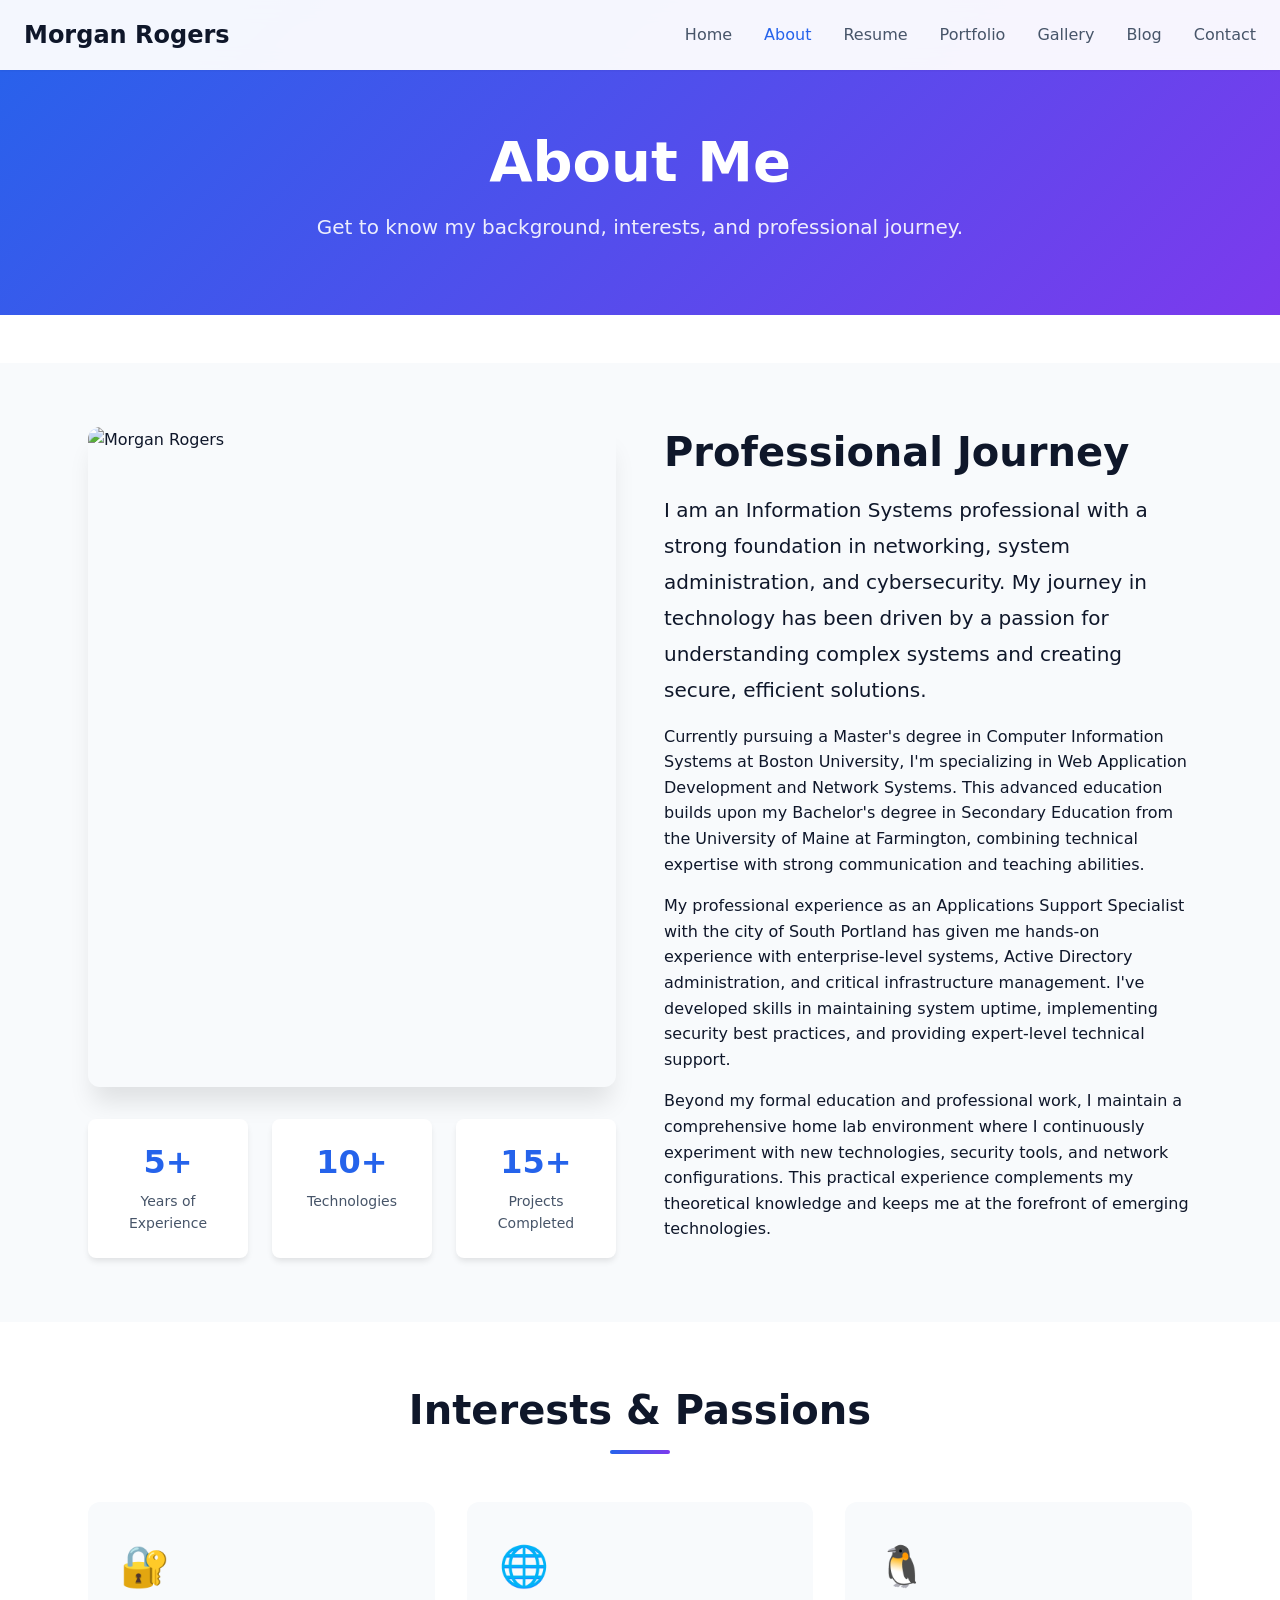
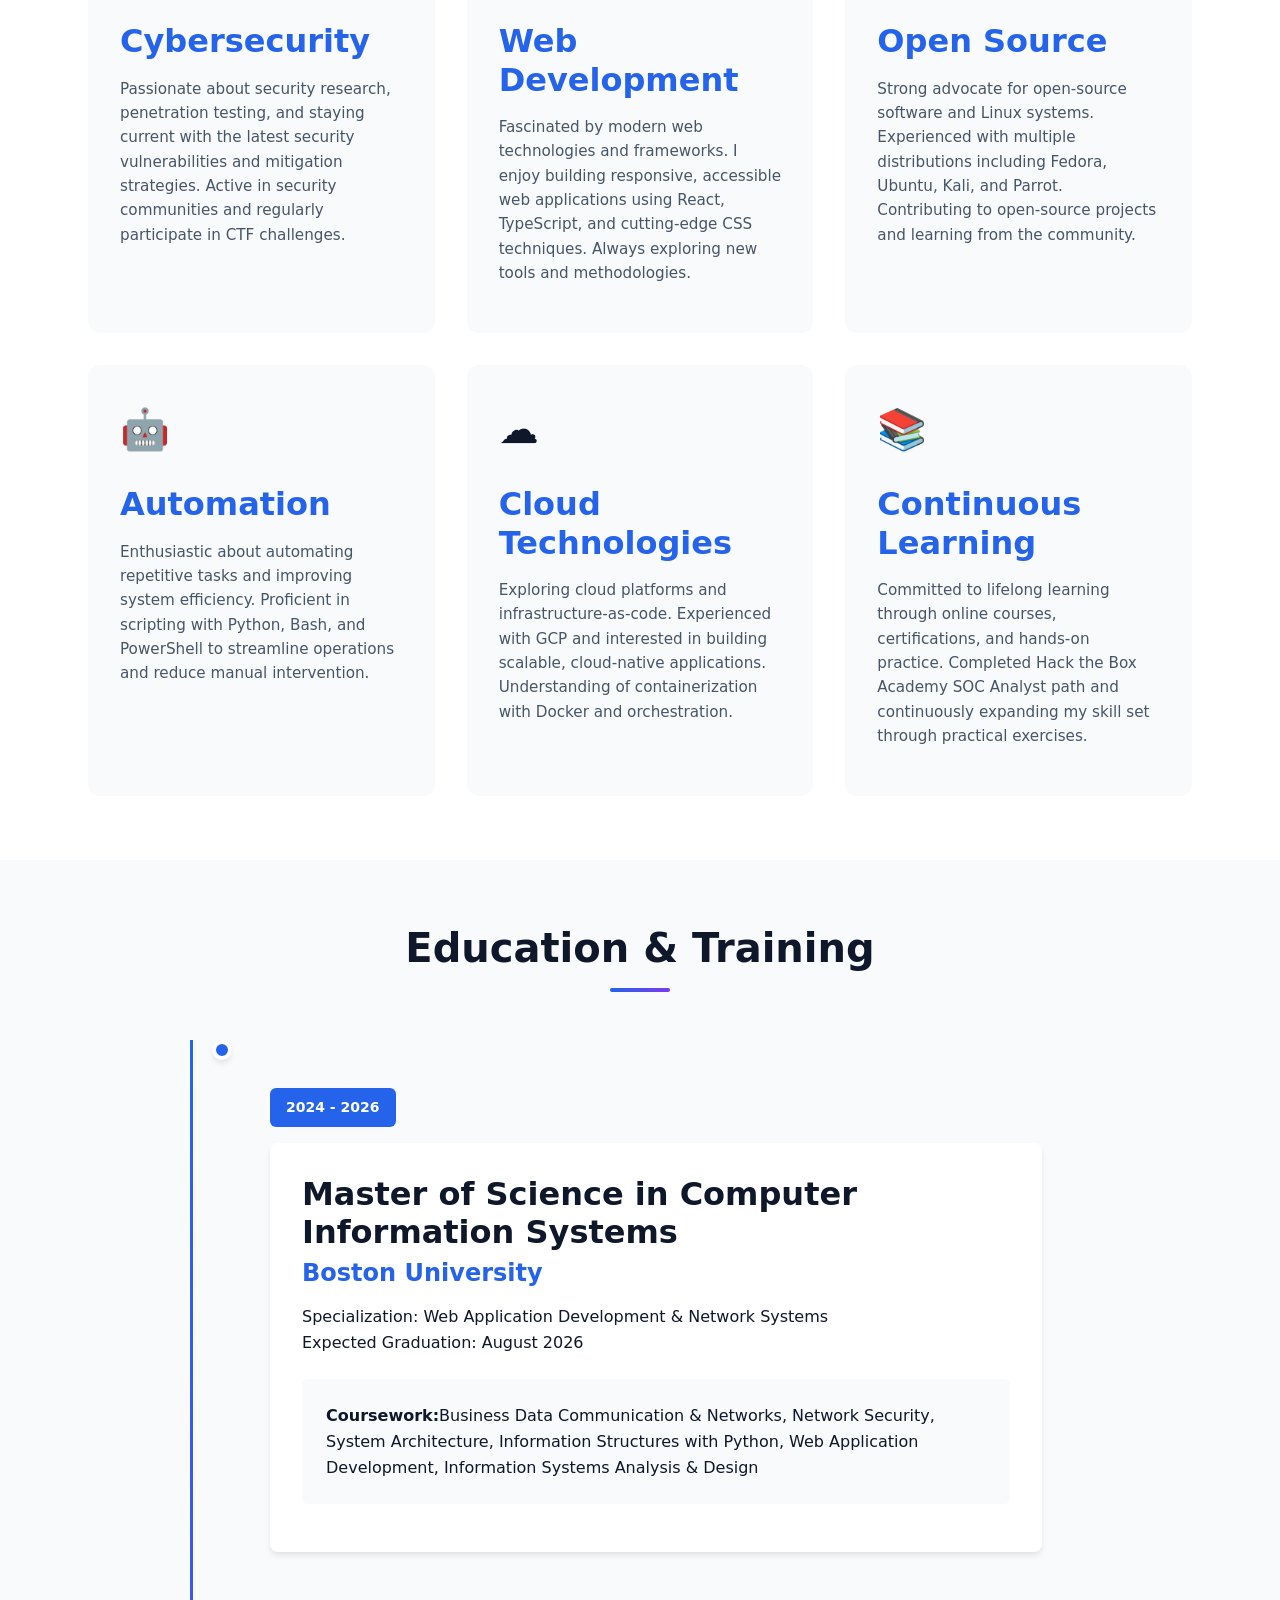
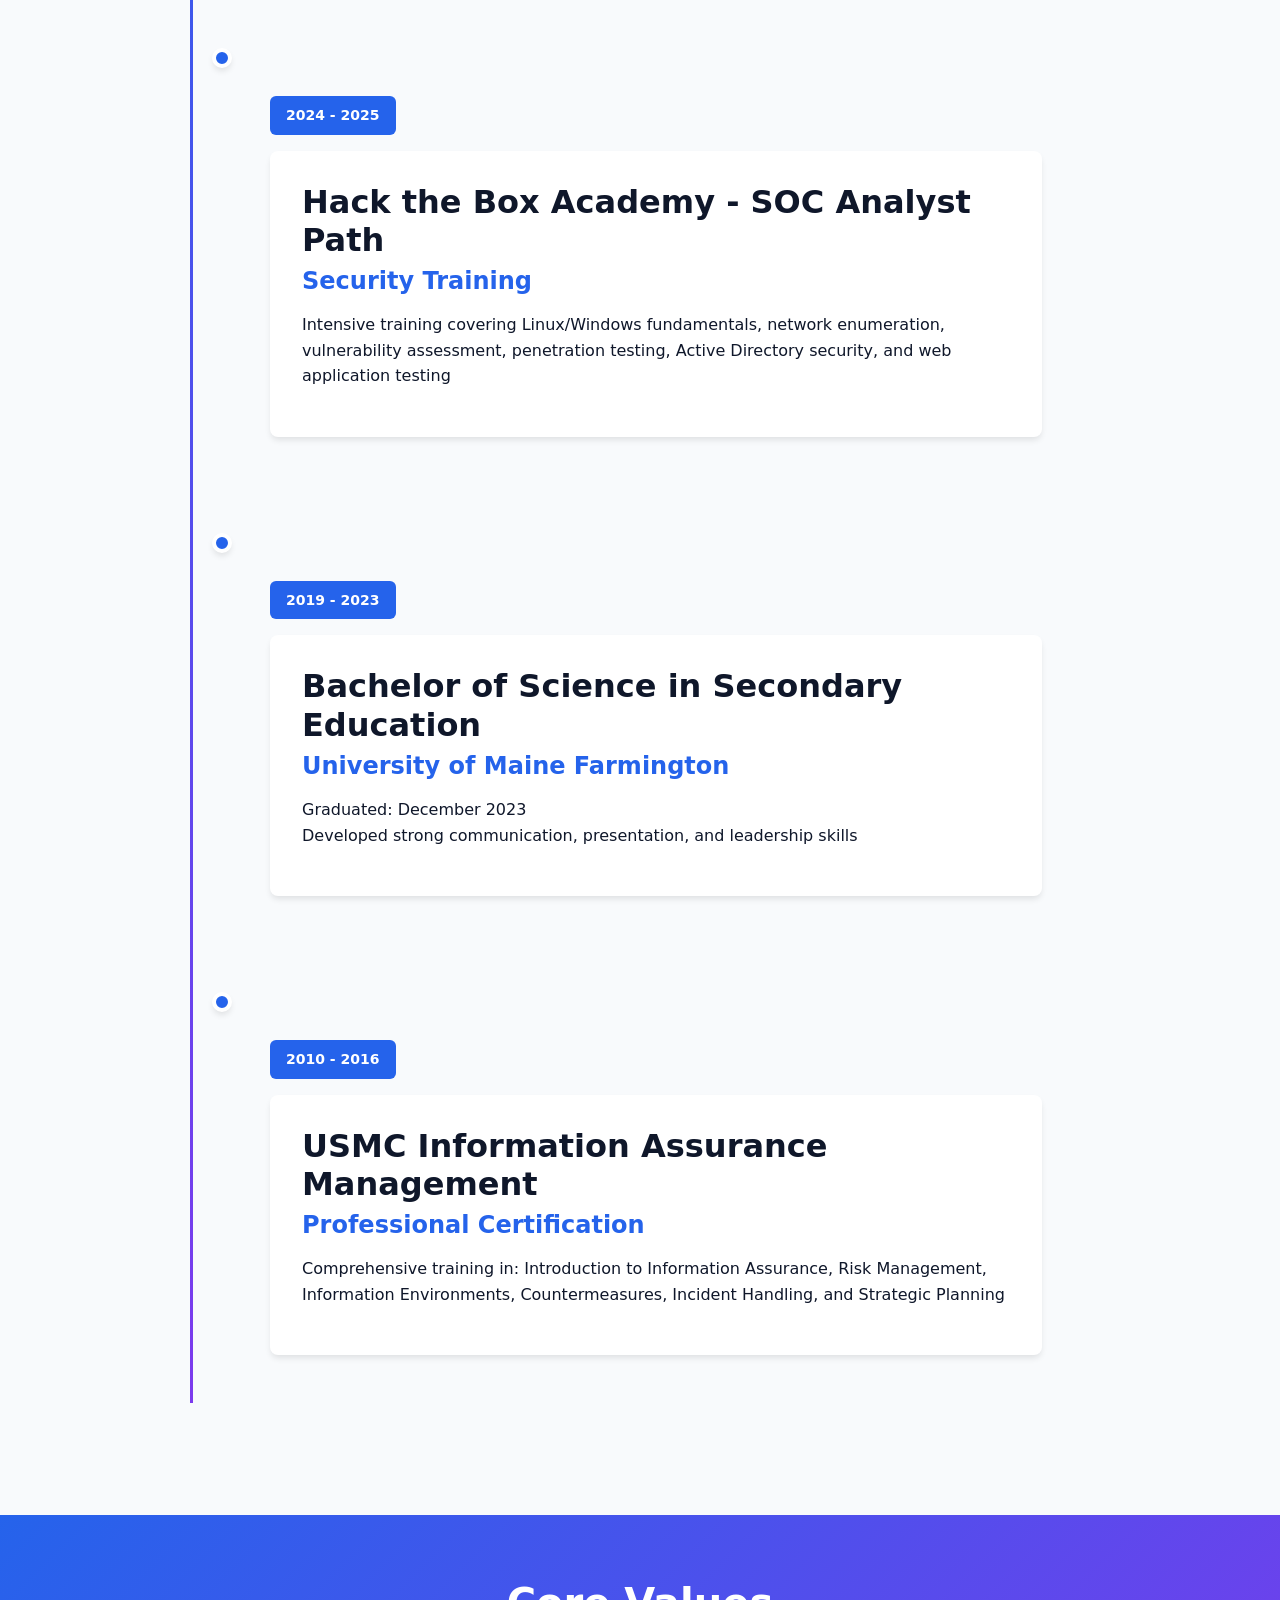
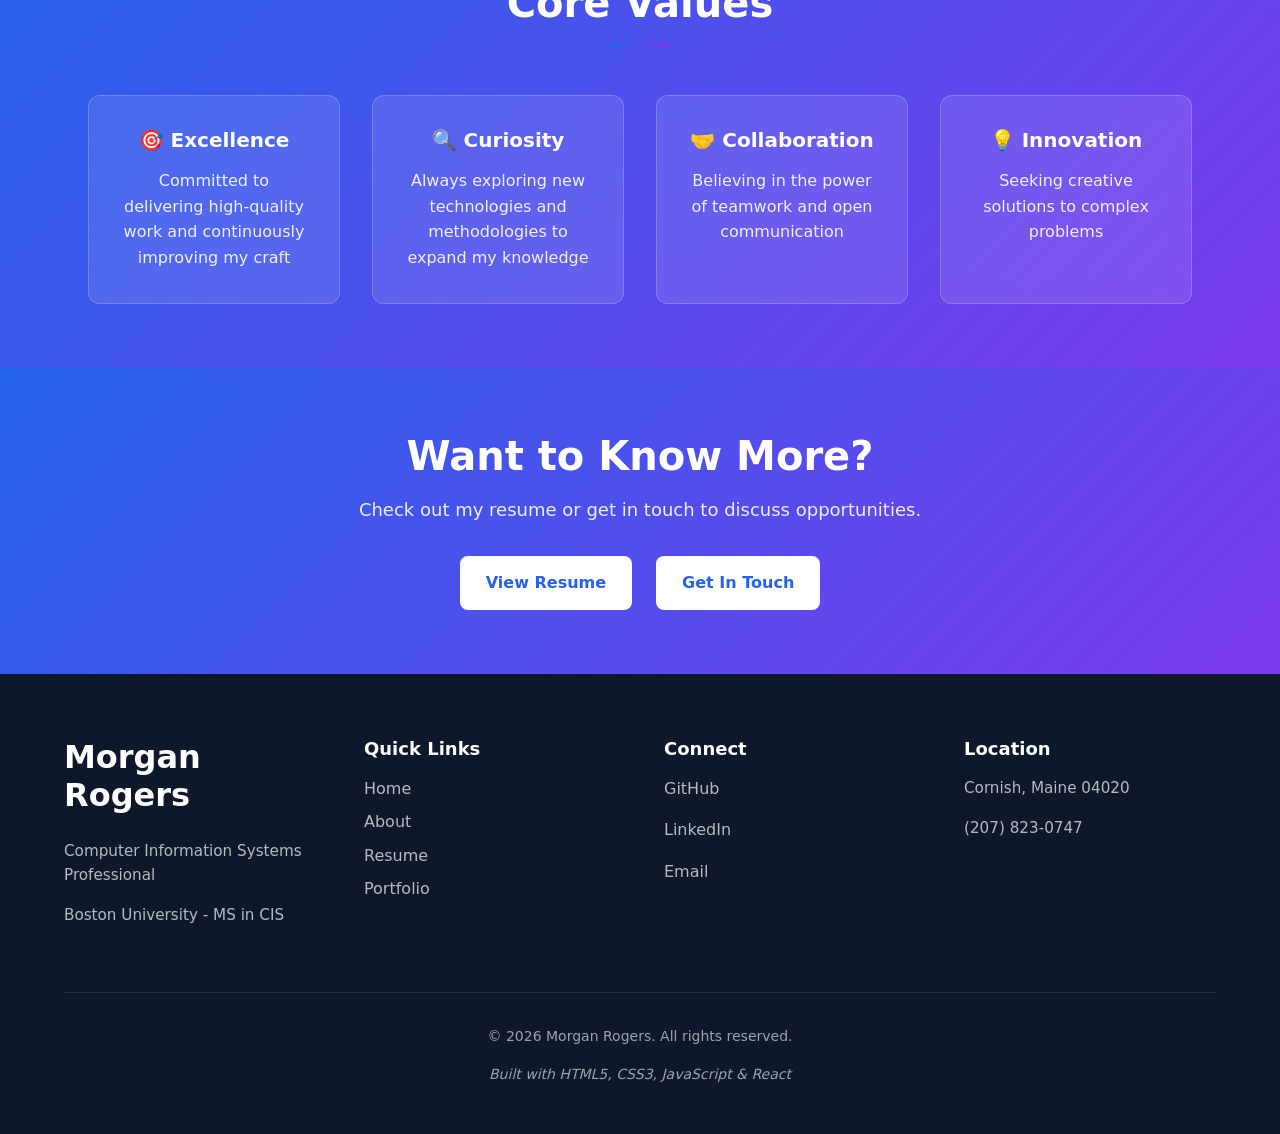
==== commit 49f308ea: "Fixed minor errors" ====
--- a/about.html
+++ b/about.html
@@ -32,7 +32,7 @@
      </nav>
 
     <!-- Page Header -->
-    <header class="container">
+    <header class="page-header">
         <div class="container">
             <h1>About Me</h1>
             <p>Get to know my background, interests, and professional journey.</p>
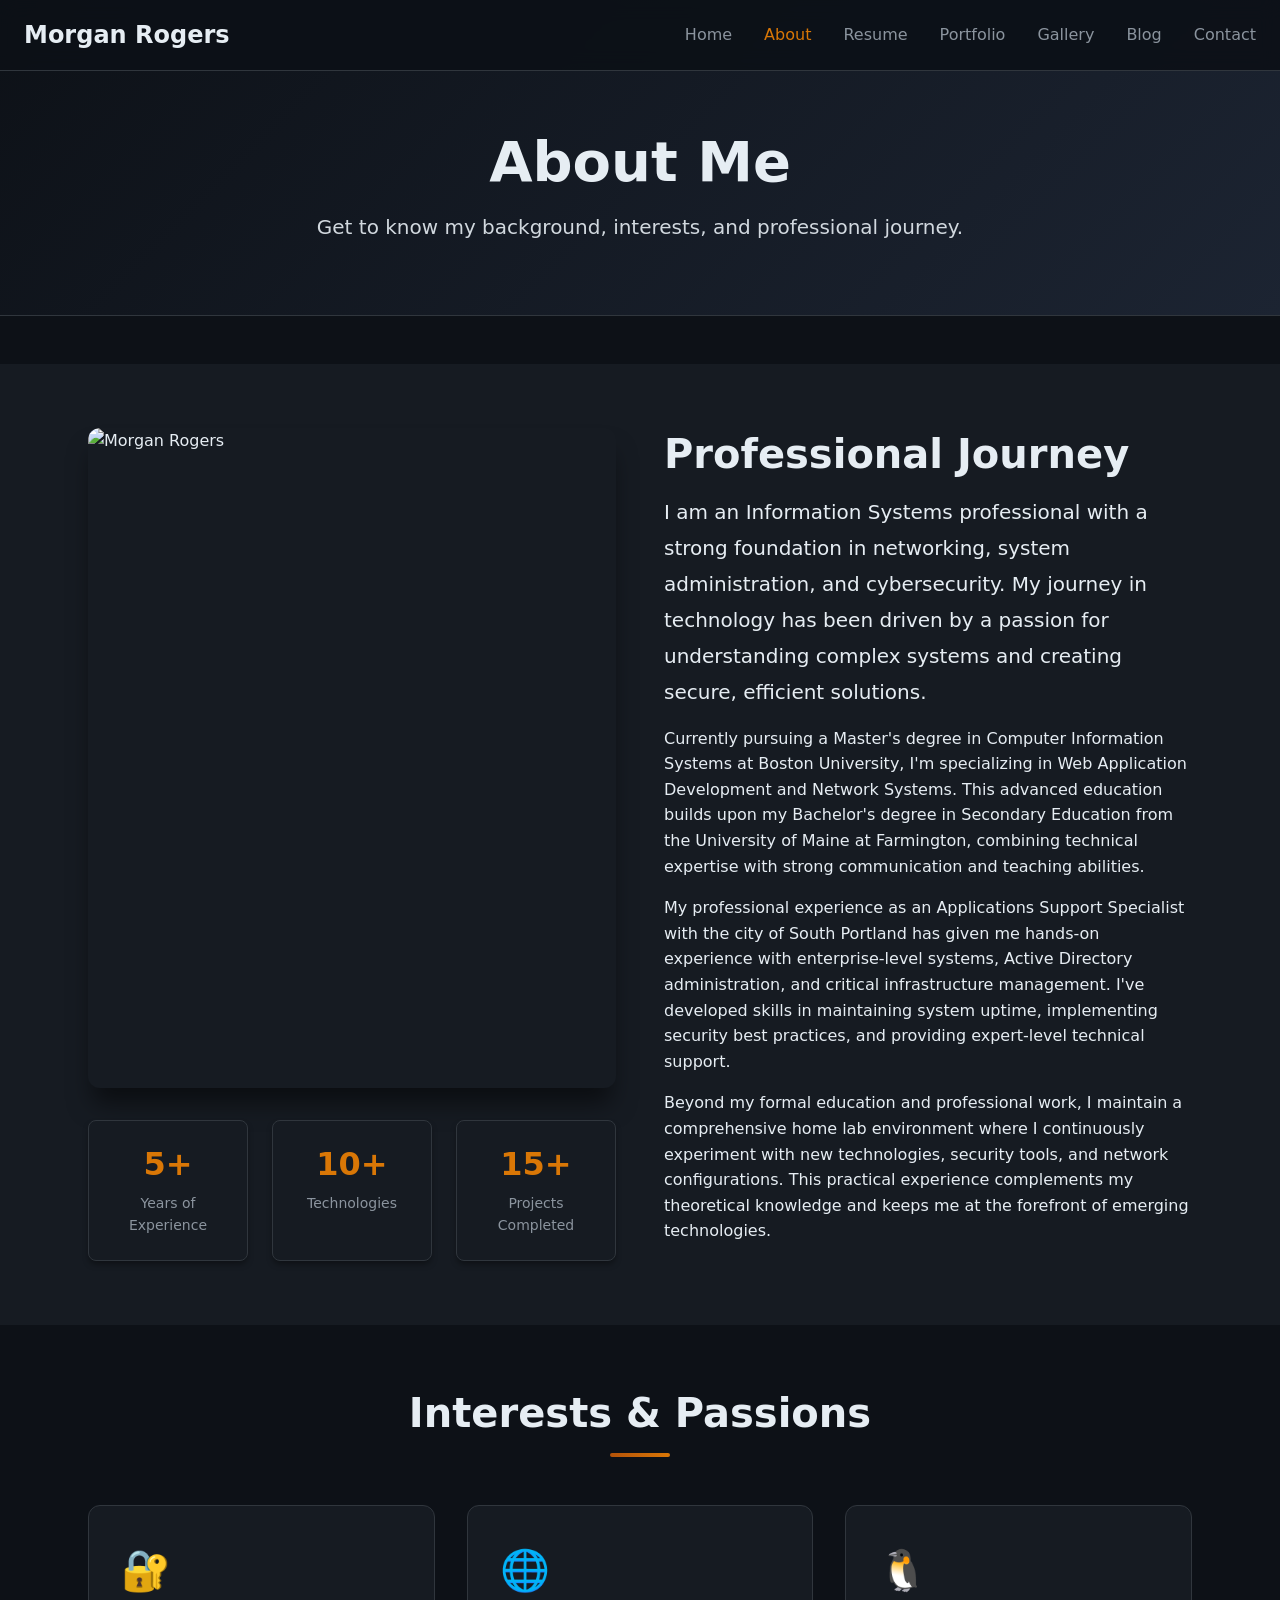
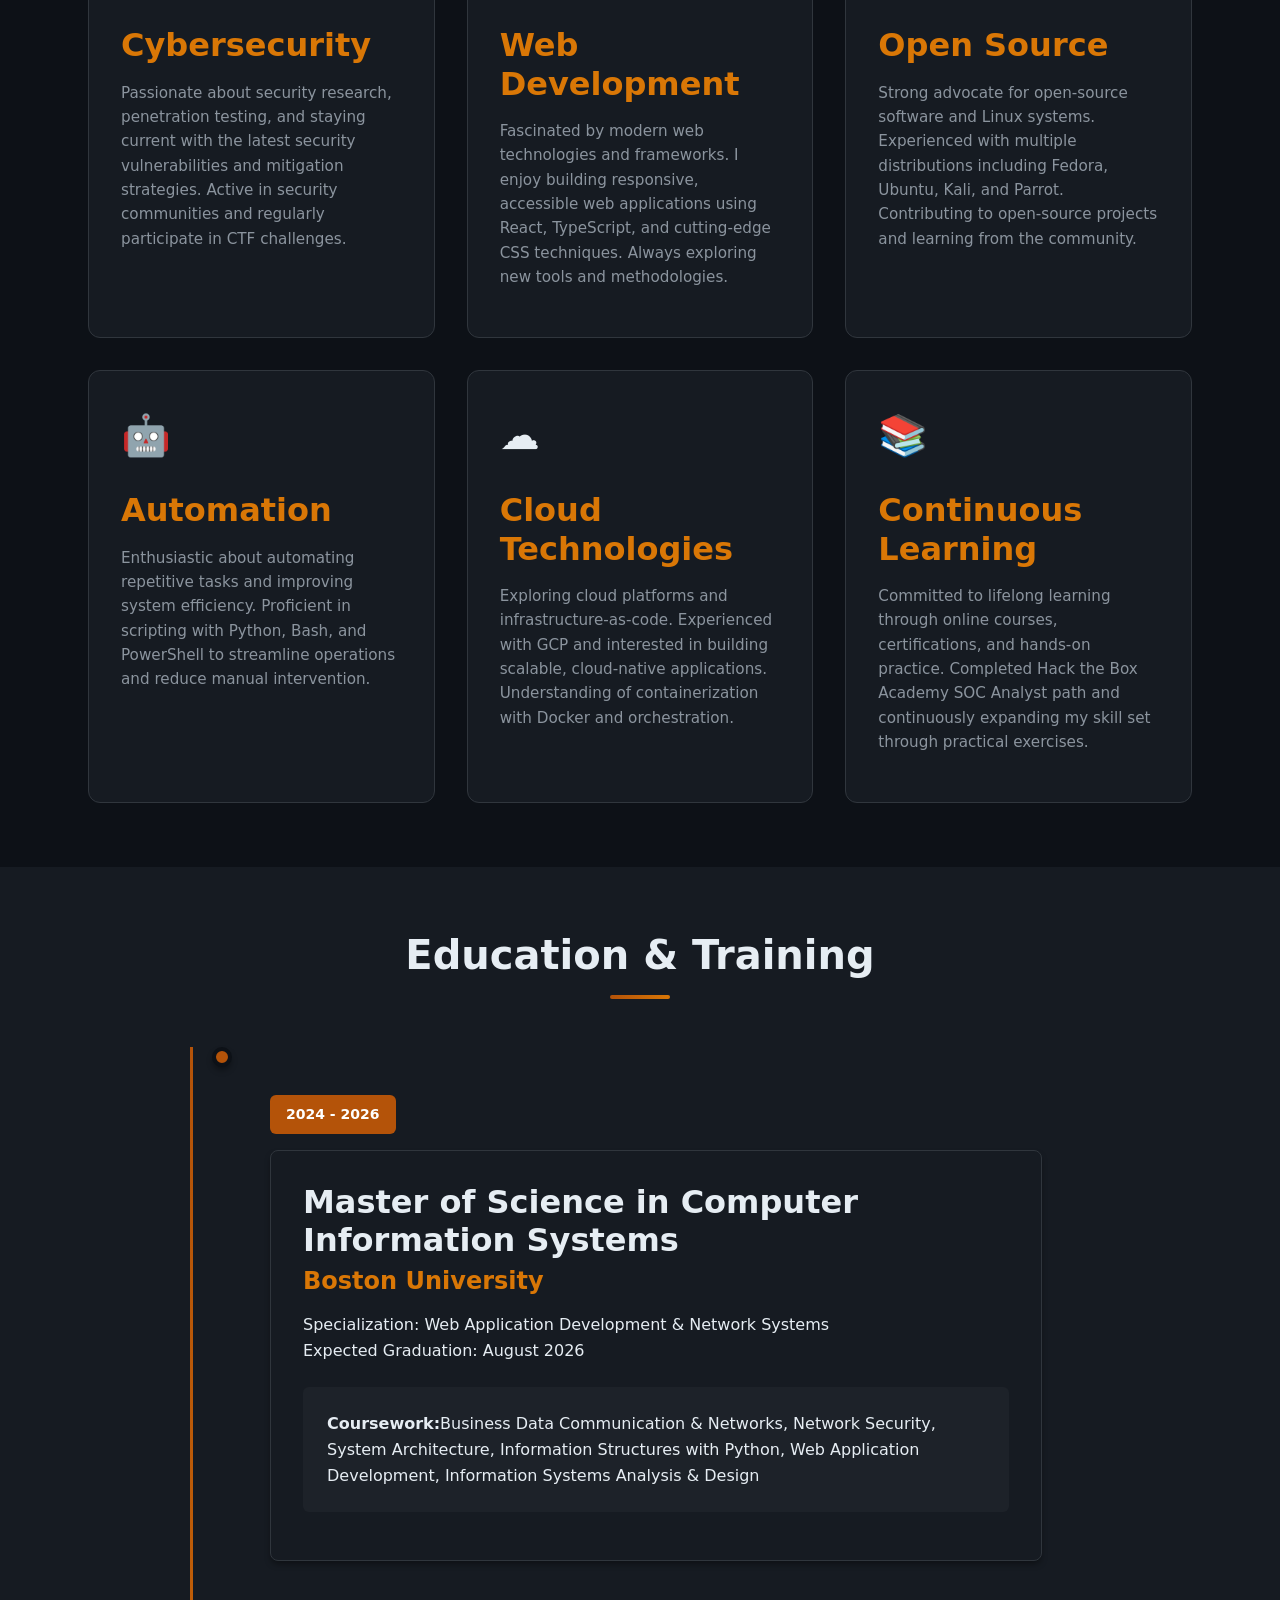
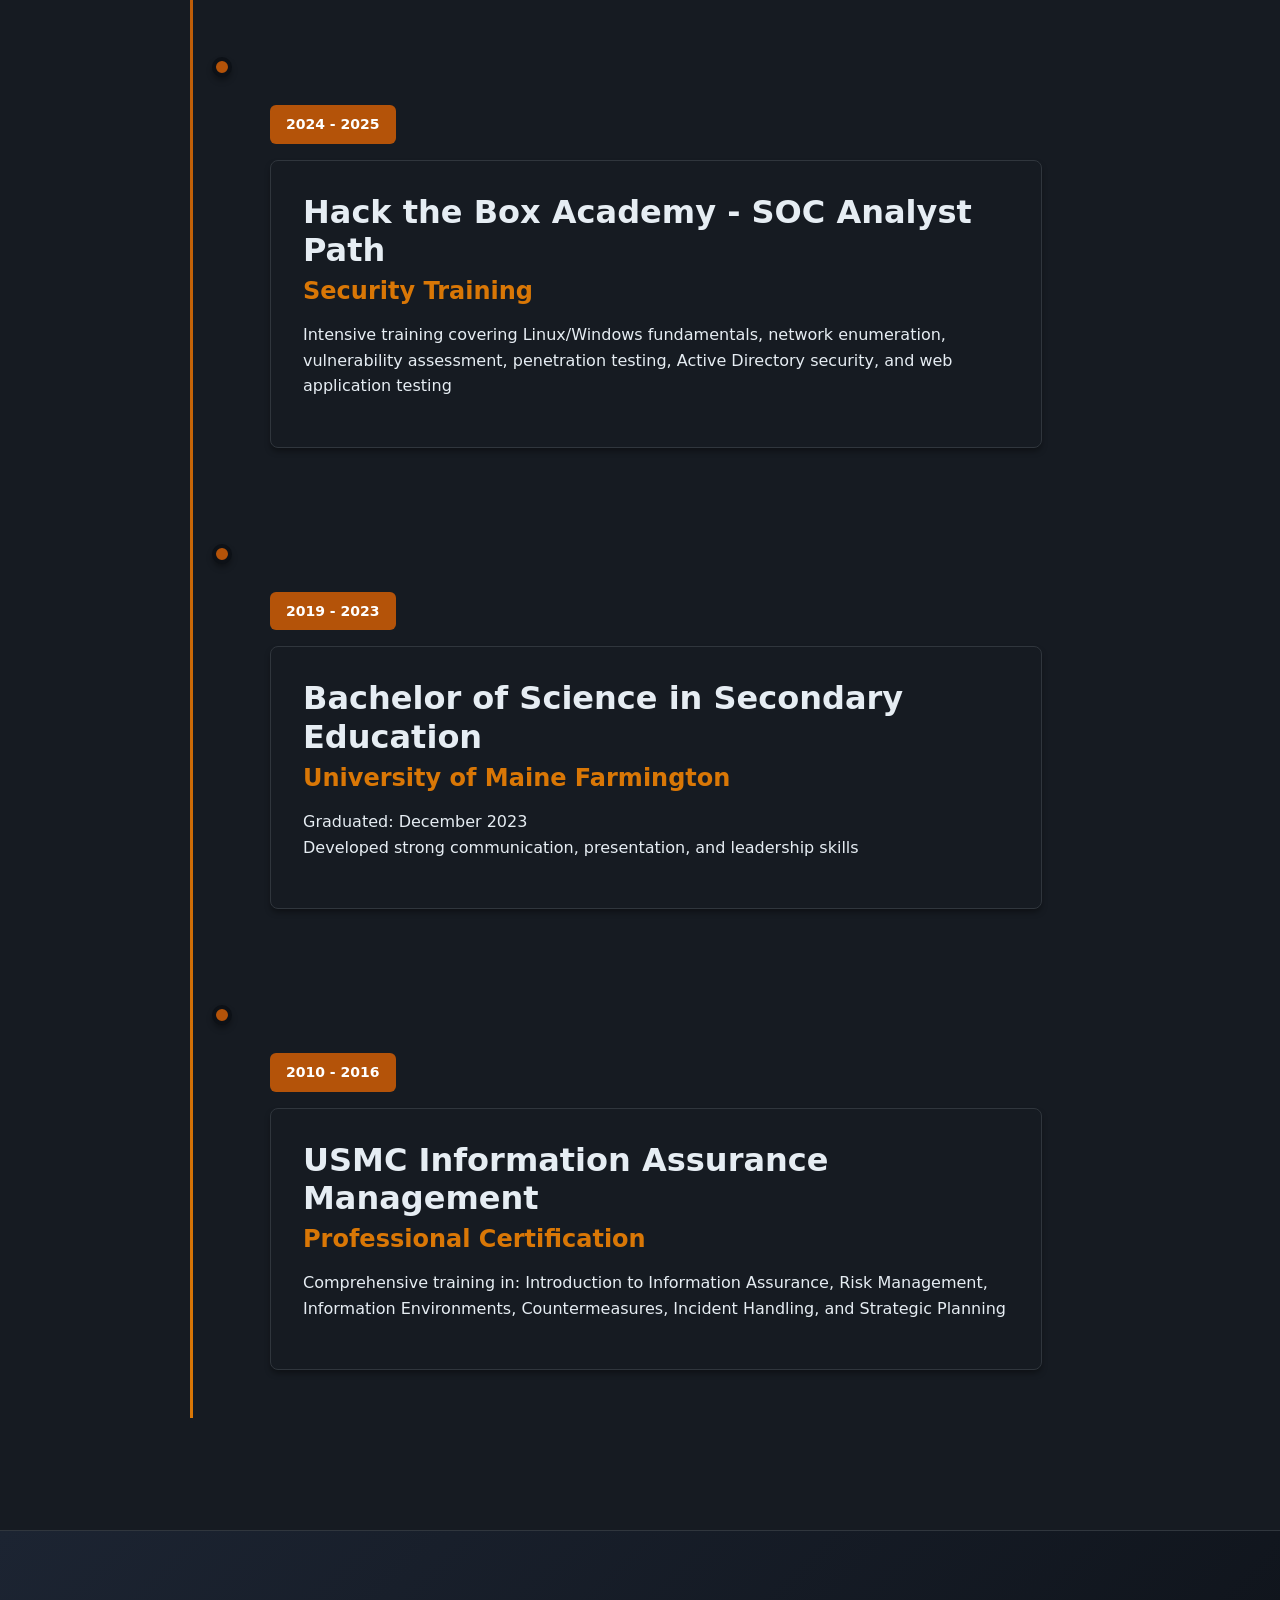
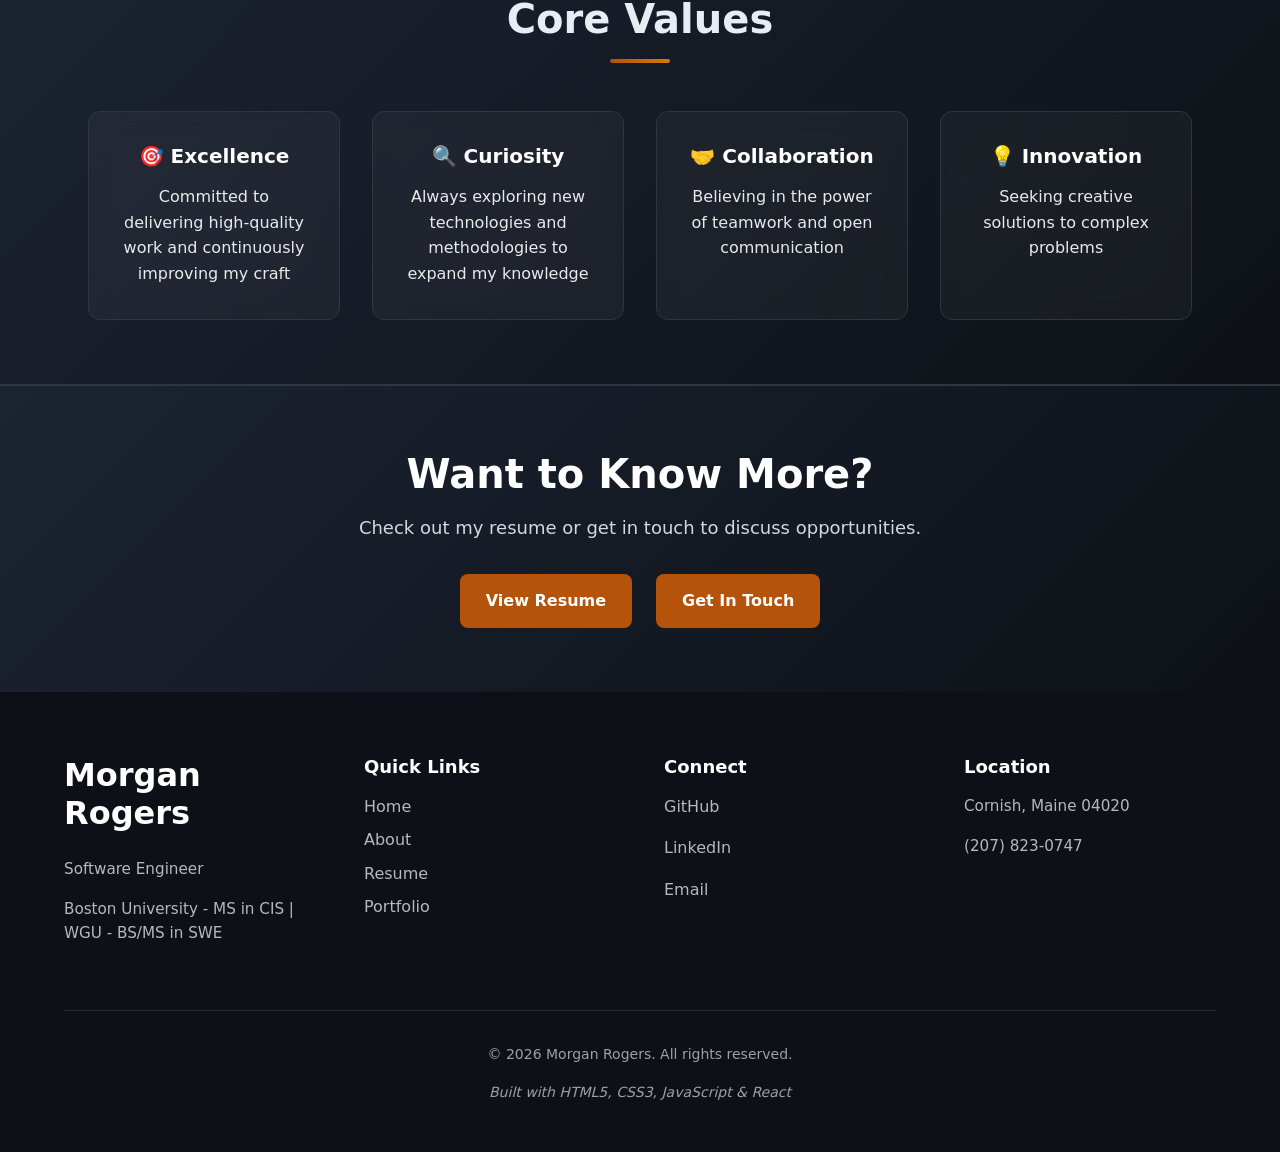
==== commit 6f64759f: "Updates to the portfolio: resume, projects, contact" ====
--- a/about.html
+++ b/about.html
@@ -267,8 +267,8 @@
             <div class="footer-content">
                 <div class="footer-section">
                     <h3>Morgan Rogers</h3>
-                    <p>Computer Information Systems Professional</p>
-                    <p>Boston University - MS in CIS</p>
+                    <p>Software Engineer</p>
+                    <p>Boston University - MS in CIS | WGU - BS/MS in SWE</p>
                 </div>
                 <div class="footer-section">
                     <h4>Quick Links</h4>
@@ -284,7 +284,7 @@
                     <ul class="social-links">
                         <li><a href="https://github.com/PromptNebula05" target="_blank" rel="noopener">GitHub</a></li>
                         <li><a href="https://www.linkedin.com/in/morgan-rogers-0042972b9/" target ="_blank" rel="noopener">LinkedIn</a></li>
-                        <li><a href="mailto:morogers@bu.edu">Email</a></li>
+                        <li><a href="mailto:mrgn.rogers@gmail.com">Email</a></li>
                     </ul>
                 </div>
                 <div class="footer-section">
--- a/styles.css
+++ b/styles.css
@@ -7,29 +7,30 @@
    CSS VARIABLES
    ===================== */
 :root {
-    /* Color Palette */
-    --primary-color: #2563eb;
-    --primary-dark: #1e40af;
-    --primary-light: #60a5fa;
-    --secondary-color: #7c3aed;
-    --accent-color: #f59e0b;
-
-    --dark-bg: #0f172a;
-    --dark-surface: #1e293b;
-    --dark-border: #334155;
-
-    --light-bg: #ffffff;
-    --light-surface: #f8fafc;
-    --light-border: #e2e8f0;
-
-    --text-primary: #0f172a;
-    --text-secondary: #475569;
-    --text-light: #94a3b8;
-    --text-on-dark: #f1f5f9;
-
-    --success: #10b981;
-    --error: #ef4444;
-    --warning: #f59e0b;
+    /* Color Palette — Dark Cool Theme */
+    --primary-color: #58a6ff;
+    --primary-dark: #388bfd;
+    --primary-light: #79c0ff;
+    --secondary-color: #8b5cf6;
+    --accent-color: #b45309;
+    --accent-light: #d97706;
+
+    --dark-bg: #0d1117;
+    --dark-surface: #161b22;
+    --dark-border: #30363d;
+
+    --light-bg: #0d1117;
+    --light-surface: #161b22;
+    --light-border: #30363d;
+
+    --text-primary: #e6edf3;
+    --text-secondary: #8b949e;
+    --text-light: #6e7681;
+    --text-on-dark: #e6edf3;
+
+    --success: #3fb950;
+    --error: #f85149;
+    --warning: #d29922;
 
     /* Typography */
     --font-primary: 'Segoe UI', system-ui, -apple-system, sans-serif;
@@ -50,10 +51,10 @@
     --radius-xl: 1rem;
 
     /* Shadows */
-    --shadow-sm: 0 1px 2px 0 rgba(0, 0, 0, 0.05);
-    --shadow-md: 0 4px 6px -1px rgba(0, 0, 0, 0.1);
-    --shadow-lg: 0 10px 15px -3px rgba(0, 0, 0, 0.1);
-    --shadow-xl: 0 20px 25px -5px rgba(0, 0, 0, 0.1);
+    --shadow-sm: 0 1px 2px 0 rgba(0, 0, 0, 0.3);
+    --shadow-md: 0 4px 6px -1px rgba(0, 0, 0, 0.4);
+    --shadow-lg: 0 10px 15px -3px rgba(0, 0, 0, 0.5);
+    --shadow-xl: 0 20px 25px -5px rgba(0, 0, 0, 0.5);
 
     /* Transitions */
     --transition-fast: 150ms ease;
@@ -118,7 +119,7 @@
 }
 
 a:hover {
-    color: var(--primary-dark);
+    color: var(--accent-light);
 }
 
 img {
@@ -155,9 +156,9 @@
     top: 0;
     left: 0;
     right: 0;
-    background-color: rgba(255, 255, 255, 0.95);
+    background-color: rgba(13, 17, 23, 0.92);
     backdrop-filter: blur(10px);
-    box-shadow: var(--shadow-sm);
+    box-shadow: 0 1px 0 var(--dark-border);
     z-index: 1000;
     transition: all var(--transition-base);
 }
@@ -179,7 +180,7 @@
 }
 
 .logo a:hover {
-    color: var(--primary-color);
+    color: var(--accent-light);
 }
 
 .nav-menu {
@@ -204,13 +205,13 @@
     left: 0;
     width: 0;
     height: 2px;
-    background-color: var(--primary-color);
+    background-color: var(--accent-color);
     transition: width var(--transition-base);
 }
 
 .nav-menu a:hover,
 .nav-menu a.active {
-    color: var(--primary-color);
+    color: var(--accent-light);
 }
 
 .nav-menu a:hover::after,
@@ -246,8 +247,8 @@
     align-items: center;
     text-align: center;
     padding: var(--spacing-2xl) var(--spacing-md);
-    background: linear-gradient(135deg, #667eea 0%, #764ba2 100%);
-    color: #fff;
+    background: linear-gradient(135deg, #0d1117 0%, #161b22 40%, #1c2432 100%);
+    color: #e6edf3;
     position: relative;
     margin-top: 60px;
 }
@@ -263,7 +264,7 @@
 }
 
 .hero-title .highlight {
-    color: var(--accent-color);
+    color: var(--accent-light);
     position: relative;
     display: inline-block;
 }
@@ -274,7 +275,7 @@
     margin-bottom: var(--spacing-sm);
 }
 
-.her-description {
+.hero-description {
     font-size: clamp(1rem, 2vw, 1.25rem);
     margin-bottom: var(--spacing-xl);
     opacity: 0.9;
@@ -295,14 +296,14 @@
     align-items: center;
     gap: var(--spacing-xs);
     animation: bounce 2s infinite;
-    color: #fff;
+    color: var(--text-secondary);
     cursor: pointer;
 }
 
 .scroll-indicator {
     width: 2px;
     height: 40px;
-    background: linear-gradient(to bottom, transparent, #fff);
+    background: linear-gradient(to bottom, transparent, var(--text-secondary));
 }
 
 /* =====================
@@ -321,58 +322,59 @@
 }
 
 .btn-primary {
-    background-color: var(--primary-color);
+    background-color: var(--accent-color);
     color: #fff;
 }
 
 .btn-primary:hover {
-    background-color: var(--primary-dark);
+    background-color: var(--accent-light);
     transform: translateY(-2px);
     box-shadow: var(--shadow-lg);
 }
 
 .btn-secondary {
     background-color: transparent;
-    color: #fff;
-    border-color: #fff;
+    color: #e6edf3;
+    border-color: var(--dark-border);
 }
 
 .btn-secondary:hover {
-    background-color: #fff;
-    color: var(--primary-color);
+    background-color: var(--dark-surface);
+    color: var(--accent-light);
+    border-color: var(--accent-color);
 }
 
 .btn-outline {
     background-color: transparent;
-    color: var(--primary-color);
-    border-color: var(--primary-color);
+    color: var(--accent-light);
+    border-color: var(--accent-color);
 }
 
 .btn-outline:hover {
-    background-color: var(--primary-color);
+    background-color: var(--accent-color);
     color: #fff;
 }
 
 .btn-light {
-    background-color: #fff;
-    color: var(--primary-color);
+    background-color: var(--accent-color);
+    color: #fff;
 }
 
 .btn-light:hover {
-    background-color: var(--light-surface);
+    background-color: var(--accent-light);
     transform: translateY(-2px);
     box-shadow: var(--shadow-lg);
 }
 
 .btn-outline-light {
     background-color: transparent;
-    color: #fff;
-    border-color: #fff;
+    color: #e6edf3;
+    border-color: var(--dark-border);
 }
 
 .btn-outline-light:hover {
-    background-color: #fff;
-    color: var(--primary-color);
+    background-color: var(--dark-surface);
+    color: var(--accent-light);
 }
 
 .btn-large {
@@ -395,18 +397,19 @@
 .section-divider {
     width: 60px;
     height: 4px;
-    background: linear-gradient(to right, var(--primary-color), var(--secondary-color));
+    background: linear-gradient(to right, var(--accent-color), var(--accent-light));
     margin: var(--spacing-sm) auto;
     border-radius: var(--radius-sm);
 }
 
 /* Page Header */
 .page-header {
-    background: linear-gradient(135deg, var(--primary-color) 0%, var(--secondary-color) 100%);
-    color: #fff;
+    background: linear-gradient(135deg, #0d1117 0%, #1c2432 100%);
+    color: #e6edf3;
     text-align: center;
     padding: calc(80px + var(--spacing-xl)) var(--spacing-md) var(--spacing-xl);
     margin-bottom: var(--spacing-xl);
+    border-bottom: 1px solid var(--dark-border);
 }
 
 .page-header h1 {
@@ -430,7 +433,7 @@
 .about-grid,
 .bio-grid {
     display: grid;
-    grid-template-columns: repeat(auto-fit, minmax(300px, 1fr));
+    grid-template-columns: repeat(auto-fit, minmax(min(100%, 300px), 1fr));
     gap: var(--spacing-xl);
     align-items: center;
 }
@@ -457,15 +460,16 @@
 }
 
 .stat {
-    background-color: #fff;
+    background-color: var(--dark-surface);
     padding: var(--spacing-md);
     border-radius: var(--radius-md);
     text-align: center;
     box-shadow: var(--shadow-md);
+    border: 1px solid var(--dark-border);
 }
 
 .stat h3 {
-    color: var(--primary-color);
+    color: var(--accent-light);
     font-size: 2rem;
     margin-bottom: var(--spacing-xs);
 }
@@ -491,12 +495,12 @@
 }
 
 .skill-card {
-    background-color: rgba(255, 255, 255, 0.05);
+    background-color: rgba(255, 255, 255, 0.03);
     padding: var(--spacing-lg);
     border-radius: var(--radius-lg);
     text-align: center;
     transition: transform var(--transition-base), box-shadow var(--transition-base);
-    border: 1px solid rgba(255, 255, 255, 0.01);
+    border: 1px solid var(--dark-border);
 }
 
 .skill-card:hover {
@@ -530,7 +534,7 @@
 
 .skill-progress {
     height: 100%;
-    background: linear-gradient(to right, var(--primary-light), var(--secondary-color));
+    background: linear-gradient(to right, var(--accent-color), var(--accent-light));
     border-radius: var(--radius-sm);
     transition: width 1s ease;
     width: 0;
@@ -540,7 +544,7 @@
     INTERESTS SECTION
    ===================== */
 .interests-section {
-    background-color: #fff;
+    background-color: var(--dark-bg);
 }
 
 .interests-grid {
@@ -550,10 +554,11 @@
 }
 
 .interest-card {
-    background-color: var(--light-surface);
+    background-color: var(--dark-surface);
     padding: var(--spacing-lg);
     border-radius: var(--radius-lg);
     transition: transform var(--transition-base), box-shadow var(--transition-base);
+    border: 1px solid var(--dark-border);
 }
 
 .interest-card:hover {
@@ -567,7 +572,7 @@
 }
 
 .interest-card h3 {
-    color: var(--primary-color);
+    color: var(--accent-light);
     margin-bottom: var(--spacing-sm);
 }
 
@@ -597,7 +602,7 @@
     top: 0;
     bottom: 0;
     width: 3px;
-    background: linear-gradient(to bottom, var(--primary-color), var(--secondary-color));
+    background: linear-gradient(to bottom, var(--accent-color), var(--accent-light));
 }
 
 .timeline-item {
@@ -613,15 +618,15 @@
     top: 0;
     width: 20px;
     height: 20px;
-    background-color: var(--primary-color);
+    background-color: var(--accent-color);
     border-radius: 50%;
-    border: 4px solid #fff;
+    border: 4px solid var(--dark-bg);
     box-shadow: var(--shadow-md);
 }
 
 .timeline-date {
     display: inline-block;
-    background-color: var(--primary-color);
+    background-color: var(--accent-color);
     color: #fff;
     padding: var(--spacing-xs) var(--spacing-sm);
     border-radius: var(--radius-sm);
@@ -631,10 +636,11 @@
 }
 
 .timeline-content {
-    background-color: #fff;
+    background-color: var(--dark-surface);
     padding: var(--spacing-lg);
     border-radius: var(--radius-md);
     box-shadow: var(--shadow-md);
+    border: 1px solid var(--dark-border);
 }
 
 .timeline-content h3 {
@@ -643,7 +649,7 @@
 }
 
 .timeline-content h4 {
-    color: var(--primary-color);
+    color: var(--accent-light);
     font-weight: 600;
     margin-bottom: var(--spacing-sm);
 }
@@ -655,7 +661,7 @@
 }
 
 .coursework {
-    background-color: var(--light-surface);
+    background-color: rgba(255, 255, 255, 0.03);
     padding: var(--spacing-md);
     border-radius: var(--radius-sm);
     margin-top: var(--spacing-md);
@@ -665,8 +671,10 @@
     VALUES SECTION
    ===================== */
 .values-section {
-    background: linear-gradient(135deg, var(--primary-color) 0%, var(--secondary-color) 100%);
-    color: #fff;
+    background: linear-gradient(135deg, #1c2432 0%, #0d1117 100%);
+    color: #e6edf3;
+    border-top: 1px solid var(--dark-border);
+    border-bottom: 1px solid var(--dark-border);
 }
 
 .values-grid {
@@ -676,12 +684,12 @@
 }
 
 .value-card {
-    background-color: rgba(255, 255, 255, 0.1);
+    background-color: rgba(255, 255, 255, 0.04);
     padding: var(--spacing-lg);
     border-radius: var(--radius-lg);
     text-align: center;
     backdrop-filter: blur(10px);
-    border: 1px solid rgba(255, 255, 255, 0.2);
+    border: 1px solid var(--dark-border);
 }
 
 .value-card h3 {
@@ -699,22 +707,23 @@
     PROJECTS SECTION
    ===================== */
 .projects-preview {
-    background-color: #fff;
+    background-color: var(--dark-bg);
 }
 
 .projects-grid {
     display: grid;
-    grid-template-columns: repeat(auto-fit, minmax(320px, 1fr));
+    grid-template-columns: repeat(auto-fit, minmax(min(100%, 320px), 1fr));
     gap: var(--spacing-xl);
     margin-bottom: var(--spacing-xl);
 }
 
 .project-card {
-    background-color: #fff;
+    background-color: var(--dark-surface);
     border-radius: var(--radius-lg);
     overflow: hidden;
     box-shadow: var(--shadow-md);
     transition: transform var(--transition-base), box-shadow var(--transition-base);
+    border: 1px solid var(--dark-border);
 }
 
 .project-card:hover {
@@ -764,8 +773,8 @@
 .tech-tag {
     display: inline-block;
     padding: 0.25rem 0.75rem;
-    background-color: var(--light-surface);
-    color: var(--primary-color);
+    background-color: rgba(180, 83, 9, 0.15);
+    color: var(--accent-light);
     font-size: 0.75rem;
     font-weight: 600;
     border-radius: var(--radius-sm);
@@ -781,21 +790,22 @@
 .resume-container {
     max-width: 900px;
     margin: 0 auto;
-    background-color: #fff;
+    background-color: var(--dark-surface);
     padding: var(--spacing-2xl);
     border-radius: var(--radius-lg);
     box-shadow: var(--shadow-xl);
+    border: 1px solid var(--dark-border);
 }
 
 .resume-header {
     text-align: center;
     padding: var(--spacing-xl);
-    border-bottom: 2px solid var(--light-border);
+    border-bottom: 2px solid var(--dark-border);
     margin-bottom: var(--spacing-xl);
 }
 
 .resume-header h2 {
-    color: var(--primary-color);
+    color: var(--accent-light);
     margin-bottom: var(--spacing-xs);
 }
 
@@ -826,7 +836,7 @@
 .resume-block {
     margin-bottom: var(--spacing-xl);
     padding-bottom: var(--spacing-lg);
-    border-bottom: 1px solid var(--light-border);
+    border-bottom: 1px solid var(--dark-border);
 }
 
 .resume-block:last-child {
@@ -834,11 +844,11 @@
 }
 
 .section-title {
-    color: var(--primary-color);
+    color: var(--accent-light);
     font-size: 1.5rem;
     margin-bottom: var(--spacing-lg);
     padding-bottom: var(--spacing-sm);
-    border-bottom: 2px solid var(--primary-color);
+    border-bottom: 2px solid var(--accent-color);
 }
 
 .resume-item {
@@ -896,8 +906,8 @@
 }
 
 .skill-tag {
-    background-color: var(--light-surface);
-    color: var(--primary-color);
+    background-color: rgba(180, 83, 9, 0.15);
+    color: var(--accent-light);
     padding: 0.5rem 1rem;
     border-radius: var(--radius-sm);
     font-size: 0.875rem;
@@ -921,9 +931,9 @@
 
 .filter-btn {
     padding: 0.75rem 1.5rem;
-    background-color: #fff;
+    background-color: var(--dark-surface);
     color: var(--text-secondary);
-    border: 2px solid var(--light-border);
+    border: 2px solid var(--dark-border);
     border-radius: var(--radius-md);
     font-weight: 600;
     cursor: pointer;
@@ -932,18 +942,18 @@
 
 .filter-btn:hover,
 .filter-btn.active {
-    background-color: var(--primary-color);
-    color: #fff;
-    border-color: var(--primary-color);
+    background-color: var(--accent-color);
+    color: #fff;
+    border-color: var(--accent-color);
 }
 
 .portfolio-grid-section {
-    background-color: #fff;
+    background-color: var(--dark-bg);
 }
 
 .portfolio-grid {
     display: grid;
-    grid-template-columns: repeat(auto-fit, minmax(350px, 1fr));
+    grid-template-columns: repeat(auto-fit, minmax(min(100%, 350px), 1fr));
     gap: var(--spacing-xl);
 }
 
@@ -1044,7 +1054,7 @@
 }
 
 .project-link {
-    color: var(--primary-color);
+    color: var(--accent-light);
     font-weight: 600;
     display: flex;
     align-items: center;
@@ -1067,15 +1077,18 @@
 }
 
 .mastery-card {
-    background-color: #fff;
+    background-color: var(--dark-surface);
     padding: var(--spacing-lg);
     border-radius: var(--radius-md);
-    border-left: 4px solid var(--success);
+    border-left: 4px solid var(--accent-color);
     box-shadow: var(--shadow-sm);
+    border-top: 1px solid var(--dark-border);
+    border-right: 1px solid var(--dark-border);
+    border-bottom: 1px solid var(--dark-border);
 }
 
 .mastery-card h3 {
-    color: var(--success);
+    color: var(--accent-light);
     margin-bottom: var(--spacing-sm);
     font-size: 1.125rem;
 }
@@ -1095,7 +1108,7 @@
 
 .contact-wrapper {
     display: grid;
-    grid-template-columns: repeat(auto-fit, minmax(320px, 1fr));
+    grid-template-columns: repeat(auto-fit, minmax(min(100%, 320px), 1fr));
     gap: var(--spacing-xl);
     max-width: 1200px;
     margin: 0 auto;
@@ -1103,15 +1116,16 @@
 
 .contact-info-panel,
 .contact-form-panel {
-    background-color: #fff;
+    background-color: var(--dark-surface);
     padding: var(--spacing-xl);
     border-radius: var(--radius-lg);
     box-shadow: var(--shadow-lg);
+    border: 1px solid var(--dark-border);
 }
 
 .contact-info-panel h2,
 .contact-form-panel h2 {
-    color: var(--primary-color);
+    color: var(--accent-light);
     margin-bottom: var(--spacing-lg);
 }
 
@@ -1150,13 +1164,14 @@
 }
 
 .availability {
-    background-color: var(--light-surface);
+    background-color: rgba(255, 255, 255, 0.03);
     padding: var(--spacing-lg);
     border-radius: var(--radius-md);
+    border: 1px solid var(--dark-border);
 }
 
 .availability h3 {
-    color: var(--primary-color);
+    color: var(--accent-light);
     margin-bottom: var(--spacing-sm);
 }
 
@@ -1193,16 +1208,18 @@
 
 .form-control {
     padding: 0.75rem;
-    border: 2px solid var(--light-border);
+    border: 2px solid var(--dark-border);
     border-radius: var(--radius-md);
     font-family: var(--font-primary);
     font-size: 1rem;
     transition: border-color var(--transition-fast);
+    background-color: #0d1117;
+    color: var(--text-primary);
 }
 
 .form-control:focus {
     outline: none;
-    border-color: var(--primary-color);
+    border-color: var(--accent-light);
 }
 
 .form-control.error {
@@ -1275,7 +1292,7 @@
 
 /* FAQ Section */
 .faq-section {
-    background-color: #fff;
+    background-color: var(--dark-bg);
 }
 
 .faq-grid {
@@ -1285,13 +1302,14 @@
 }
 
 .faq-item {
-    background-color: var(--light-surface);
+    background-color: var(--dark-surface);
     padding: var(--spacing-lg);
     border-radius: var(--radius-md);
+    border: 1px solid var(--dark-border);
 }
 
 .faq-item h3 {
-    color: var(--primary-color);
+    color: var(--accent-light);
     font-size: 1.125rem;
     margin-bottom: var(--spacing-sm);
 }
@@ -1325,9 +1343,9 @@
 
 .gallery-filter-btn {
     padding: 0.5rem 1rem;
-    background-color: #fff;
+    background-color: var(--dark-surface);
     color: var(--text-secondary);
-    border: 2px solid var(--light-border);
+    border: 2px solid var(--dark-border);
     border-radius: var(--radius-md);
     font-weight: 500;
     cursor: pointer;
@@ -1336,9 +1354,9 @@
 
 .gallery-filter-btn:hover,
 .gallery-filter-btn.active {
-    background-color: var(--primary-color);
-    color: #fff;
-    border-color: var(--primary-color);
+    background-color: var(--accent-color);
+    color: #fff;
+    border-color: var(--accent-color);
 }
 
 .gallery-view-toggle {
@@ -1349,31 +1367,32 @@
 .view-btn {
     width: 40px;
     height: 40px;
-    background-color: #fff;
-    border: 2px solid var(--light-border);
+    background-color: var(--dark-surface);
+    border: 2px solid var(--dark-border);
     border-radius: var(--radius-sm);
     cursor: pointer;
     display: flex;
     align-items: center;
     justify-content: center;
     font-size: 1.25rem;
+    color: var(--text-secondary);
     transition: all var(--transition-base);
 }
 
 .view-btn:hover,
 .view-btn.active {
-    background-color: var(--primary-color);
-    color: #fff;
-    border-color: var(--primary-color);
+    background-color: var(--accent-color);
+    color: #fff;
+    border-color: var(--accent-color);
 }
 
 .gallery-section {
-    background-color: #fff;
+    background-color: var(--dark-bg);
 }
 
 .gallery-grid {
     display: grid;
-    grid-template-columns: repeat(auto-fit, minmax(300px, 1fr));
+    grid-template-columns: repeat(auto-fit, minmax(min(100%, 280px), 1fr));
     gap: var(--spacing-lg);
 }
 
@@ -1437,8 +1456,8 @@
 }
 
 .view-full-btn {
-    background-color: #fff;
-    color: var(--primary-color);
+    background-color: var(--accent-color);
+    color: #fff;
     padding: 0.5rem 1rem;
     border: none;
     border-radius: var(--radius-sm);
@@ -1448,7 +1467,7 @@
 }
 
 .view-full-btn:hover {
-    background-color: var(--primary-color);
+    background-color: var(--accent-light);
     color: #fff;
 }
 
@@ -1512,8 +1531,9 @@
 .lightbox-close:hover,
 .lightbox-prev:hover,
 .lightbox-next:hover {
-    background-color: #fff;
-    color: var(--primary-color);
+    background-color: var(--accent-color);
+    color: #fff;
+    border-color: var(--accent-color);
 }
 
 .lightbox-close {
@@ -1541,8 +1561,9 @@
 }
 
 .gallery-stats {
-    background: linear-gradient(135deg, var(--primary-color) 0%, var(--secondary-color) 100%);
-    color: #fff;
+    background: linear-gradient(135deg, #1c2432 0%, #0d1117 100%);
+    color: #e6edf3;
+    border-top: 1px solid var(--dark-border);
 }
 
 .stats-grid {
@@ -1578,14 +1599,14 @@
 
 .blog-grid {
     display: grid;
-    grid-template-columns: repeat(auto-fill, minmax(340px, 1fr));
+    grid-template-columns: repeat(auto-fill, minmax(min(100%, 340px), 1fr));
     gap: var(--spacing-lg);
 }
 
 /* Blog card (listing page) */
 .blog-card {
-    background: var(--light-bg);
-    border: 1px solid var(--light-border);
+    background: var(--dark-surface);
+    border: 1px solid var(--dark-border);
     border-radius: var(--radius-lg);
     overflow: hidden;
     box-shadow: var(--shadow-sm);
@@ -1619,7 +1640,7 @@
 }
 
 .blog-card-content h3 a:hover {
-    color: var(--primary-color);
+    color: var(--accent-light);
 }
 
 .blog-date {
@@ -1633,7 +1654,7 @@
 }
 
 .blog-post {
-    min-width: 780px;
+    max-width: 780px;
     margin: 0 auto;
 }
 
@@ -1666,10 +1687,11 @@
 
 .blog-post-body code {
     font-family: var(--font-mono);
-    background: var(--light-surface);
+    background: rgba(255, 255, 255, 0.06);
     padding: 0.15rem 0.4em;
     border-radius: var(--radius-sm);
     font-size: 0.9em;
+    color: var(--accent-light);
 }
 
 .blog-post-body pre {
@@ -1690,7 +1712,7 @@
 .blog-post-footer {
     margin-top: var(--spacing-xl);
     padding-top: var(--spacing-lg);
-    border-top: 1px solid var(--light-border);
+    border-top: 1px solid var(--dark-border);
 }
 
 /* Responsive adjustments */
@@ -1704,10 +1726,11 @@
     CTA SECTION
    ===================== */
 .cta-section {
-    background: linear-gradient(135deg, var(--primary-color) 0%, var(--secondary-color) 100%);
-    color: #fff;
+    background: linear-gradient(135deg, #1c2432 0%, #0d1117 100%);
+    color: #e6edf3;
     text-align: center;
     padding: var(--spacing-2xl) var(--spacing-md);
+    border-top: 1px solid var(--dark-border);
 }
 
 .cta-section h2 {
@@ -1863,13 +1886,14 @@
         left: -100%;
         top: 60px;
         flex-direction: column;
-        background-color: #fff;
+        background-color: var(--dark-surface);
         width: 100%;
         text-align: center;
         transition: left var(--transition-base);
         box-shadow: var(--shadow-lg);
         padding: var(--spacing-lg) 0;
         gap: 0;
+        border-bottom: 1px solid var(--dark-border);
     }
 
     .nav-menu.active {
@@ -1895,6 +1919,23 @@
         width: 100%;
     }
 
+    .hero-scroll {
+        display: none;
+    }
+
+    /* Sections */
+    section {
+        padding: var(--spacing-xl) var(--spacing-md);
+    }
+
+    .page-header {
+        padding: calc(70px + var(--spacing-lg)) var(--spacing-sm) var(--spacing-lg);
+    }
+
+    .page-header p {
+        font-size: 1rem;
+    }
+
     /* Grids */
     .about-grid,
     .bio-grid {
@@ -1905,7 +1946,8 @@
     .interests-grid,
     .projects-grid,
     .portfolio-grid,
-    .gallery-grid {
+    .gallery-grid,
+    .blog-grid {
         grid-template-columns: 1fr;
     }
 
@@ -1919,6 +1961,11 @@
         grid-template-columns: 1fr;
     }
 
+    .contact-info-panel,
+    .contact-form-panel {
+        padding: var(--spacing-lg);
+    }
+
     .form-actions {
         flex-direction: column;
     }
@@ -1940,6 +1987,42 @@
     .item-header {
         flex-direction: column;
         gap: var(--spacing-xs);
+    }
+
+    /* Blog post */
+    .blog-post-section {
+        padding: var(--spacing-lg) var(--spacing-md);
+    }
+
+    .blog-post-body {
+        font-size: 0.95rem;
+    }
+
+    /* Timeline */
+    .timeline {
+        padding-left: var(--spacing-md);
+    }
+
+    .timeline-item {
+        padding: var(--spacing-md);
+    }
+
+    .timeline-content {
+        padding: var(--spacing-md);
+    }
+
+    /* Gallery controls */
+    .gallery-controls .container {
+        flex-direction: column;
+        align-items: stretch;
+    }
+
+    .gallery-filter {
+        justify-content: center;
+    }
+
+    .gallery-view-toggle {
+        justify-content: center;
     }
 
     /* Lightbox */
@@ -1949,8 +2032,15 @@
     }
 
     .lightbox-close {
-        top: var(--spacing-md);
-        right: var(--spacing-md);
+        top: var(--spacing-sm);
+        right: var(--spacing-sm);
+        width: 40px;
+        height: 40px;
+        font-size: 1.5rem;
+    }
+
+    .lightbox {
+        padding: var(--spacing-sm);
     }
 
     /* Footer */
@@ -1962,6 +2052,11 @@
     .social-links {
         align-items: center;
     }
+
+    /* FAQ */
+    .faq-grid {
+        grid-template-columns: 1fr;
+    }
 }
 
 @media (max-width: 640px) {
@@ -1969,22 +2064,63 @@
         --spacing-2xl: 3rem;
     }
 
-    .page-header {
-        padding: calc(70px + var(--spacing-lg)) var(--spacing-md) var(--spacing-lg);
-    }
-
     .gallery-grid {
         grid-template-columns: 1fr;
         gap: var(--spacing-md);
     }
 
-    .stats-grid{
+    .stats-grid {
         grid-template-columns: repeat(2, 1fr);
     }
 
     .values-grid,
     .mastery-grid {
         grid-template-columns: 1fr;
+    }
+
+    .bio-stats {
+        grid-template-columns: 1fr;
+    }
+
+    .filter-buttons {
+        flex-direction: column;
+    }
+
+    .filter-btn {
+        width: 100%;
+    }
+}
+
+/* Small phones */
+@media (max-width: 380px) {
+    h1 {
+        font-size: 1.75rem;
+    }
+
+    h2 {
+        font-size: 1.5rem;
+    }
+
+    .container {
+        padding-left: var(--spacing-sm);
+        padding-right: var(--spacing-sm);
+    }
+
+    section {
+        padding: var(--spacing-lg) var(--spacing-sm);
+    }
+
+    .hero {
+        min-height: 60vh;
+        padding: var(--spacing-lg) var(--spacing-sm);
+    }
+
+    .resume-container {
+        padding: var(--spacing-md);
+    }
+
+    .stat h3 {
+        font-size: 1.5rem;
     }
 }
 
@@ -2033,7 +2169,7 @@
 
 /* Focus styles */
 *:focus-visible {
-    outline: 3px solid var(--primary-color);
+    outline: 3px solid var(--accent-color);
     outline-offset: 2px;
 }
 
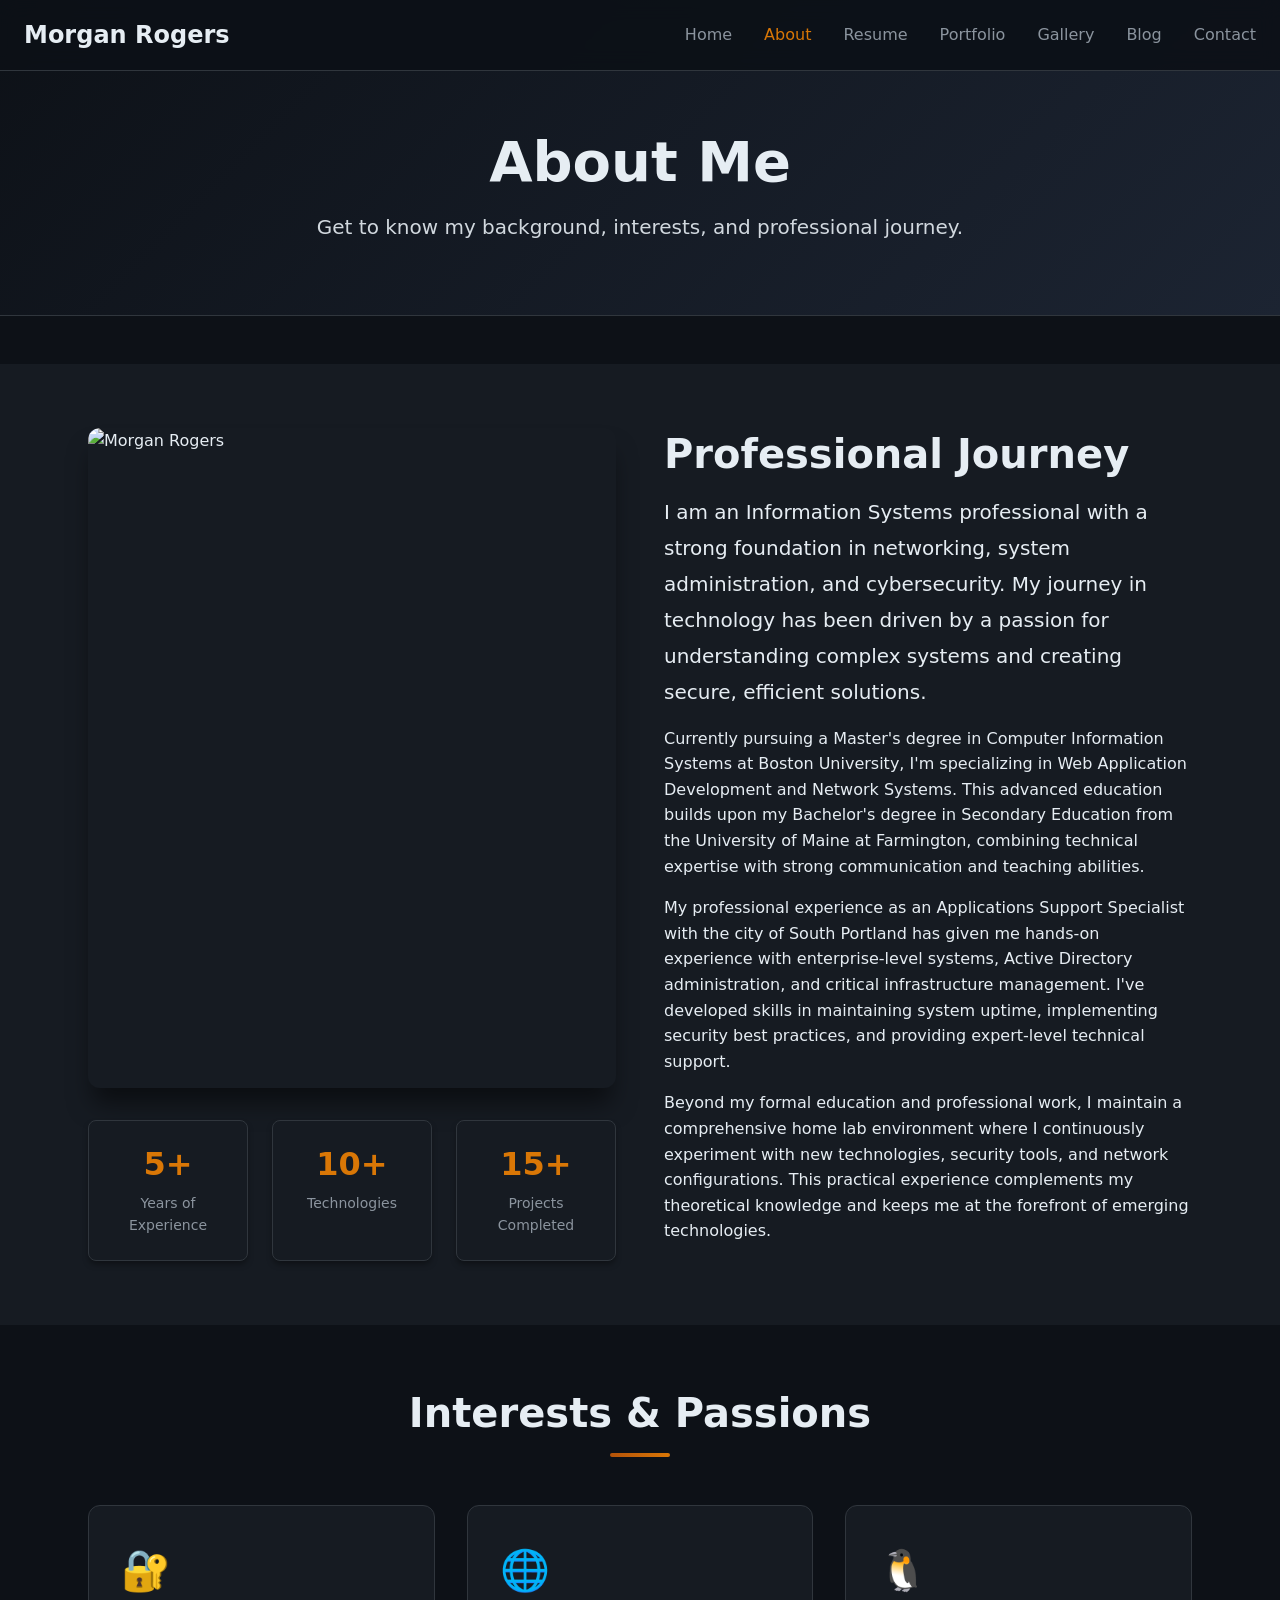
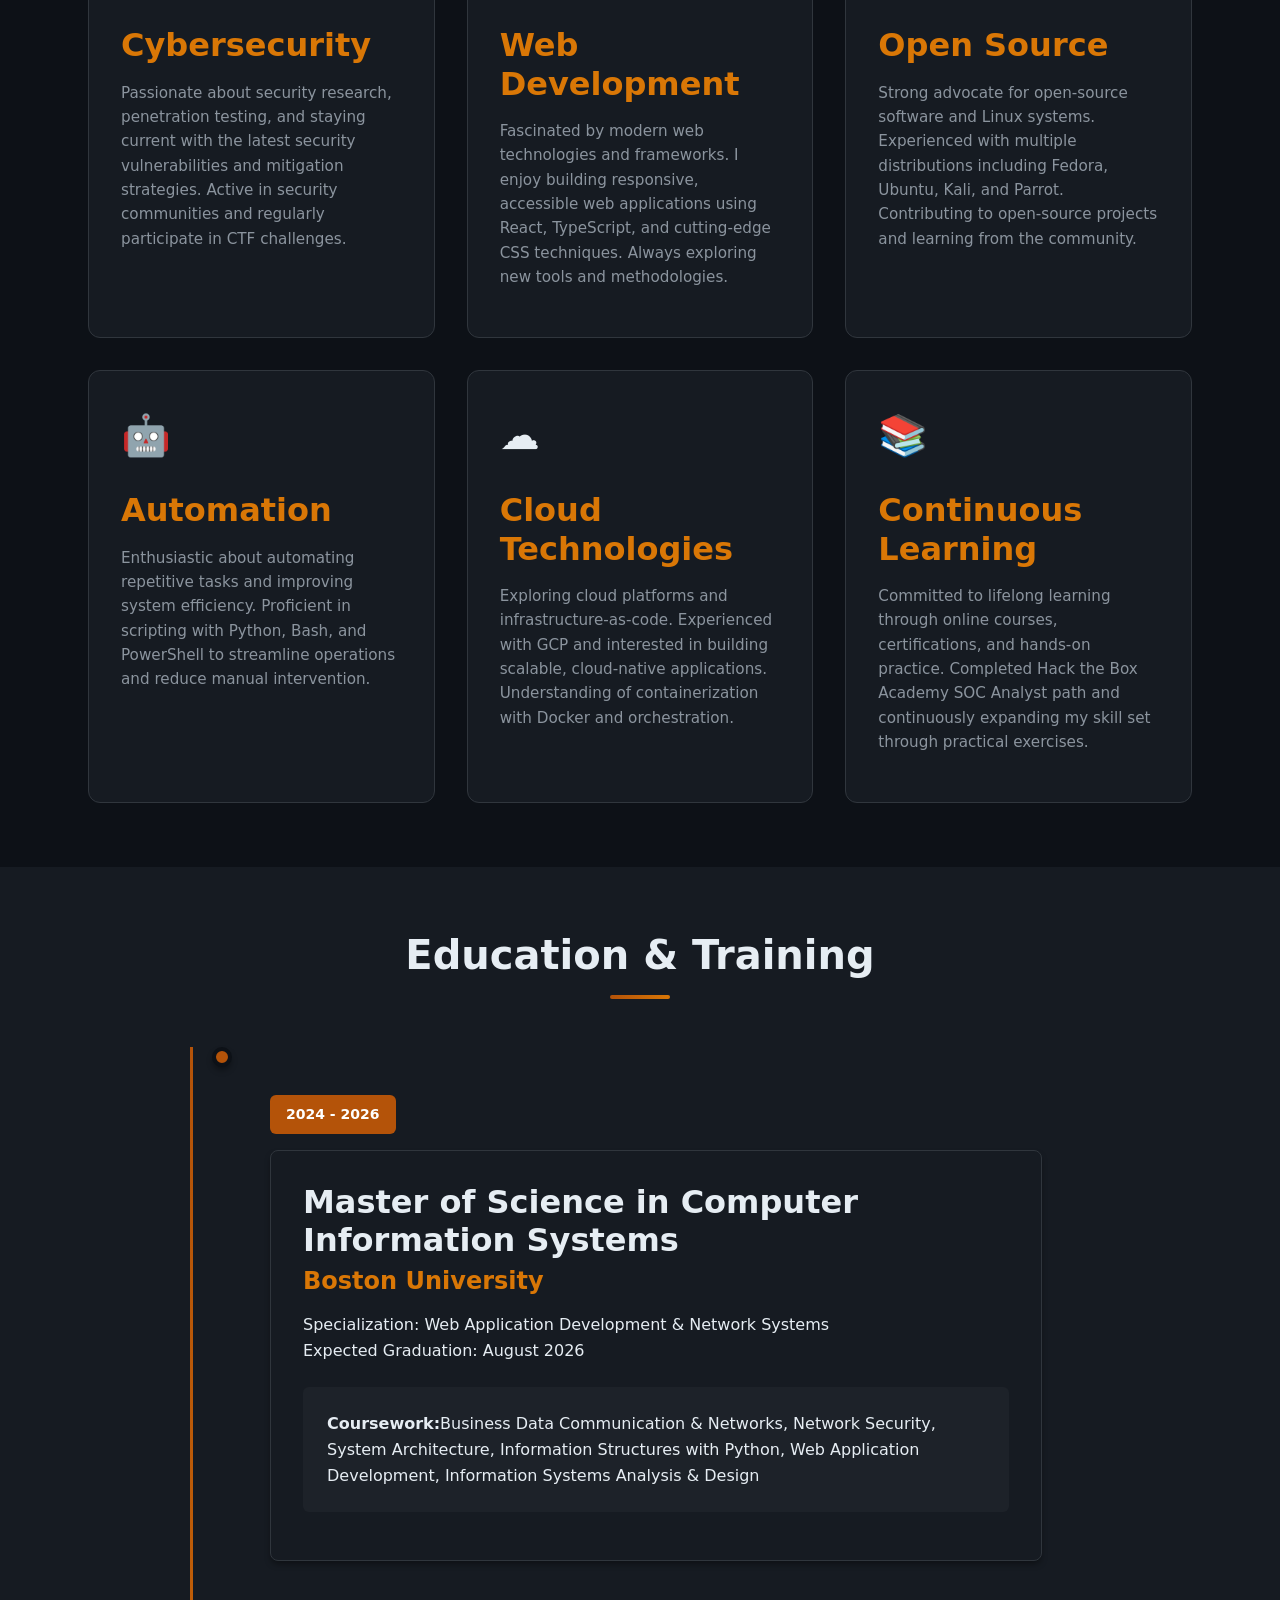
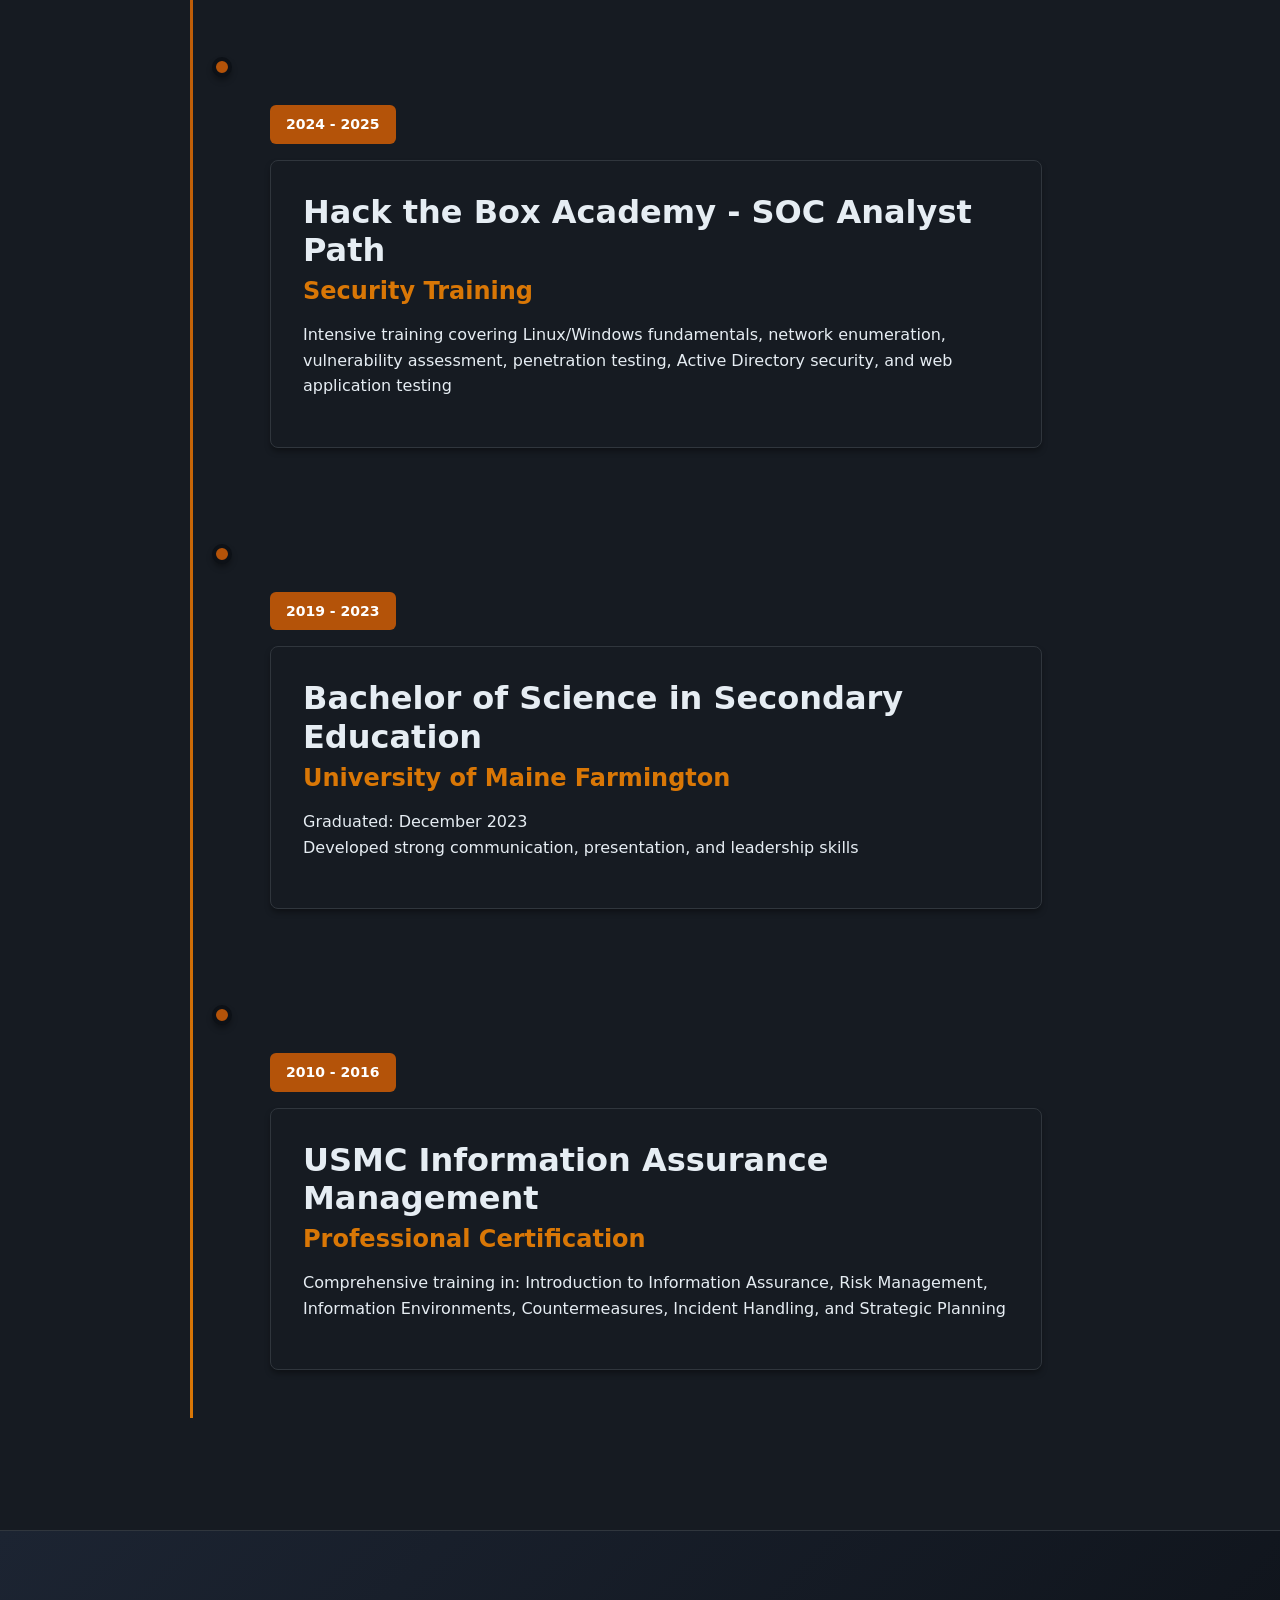
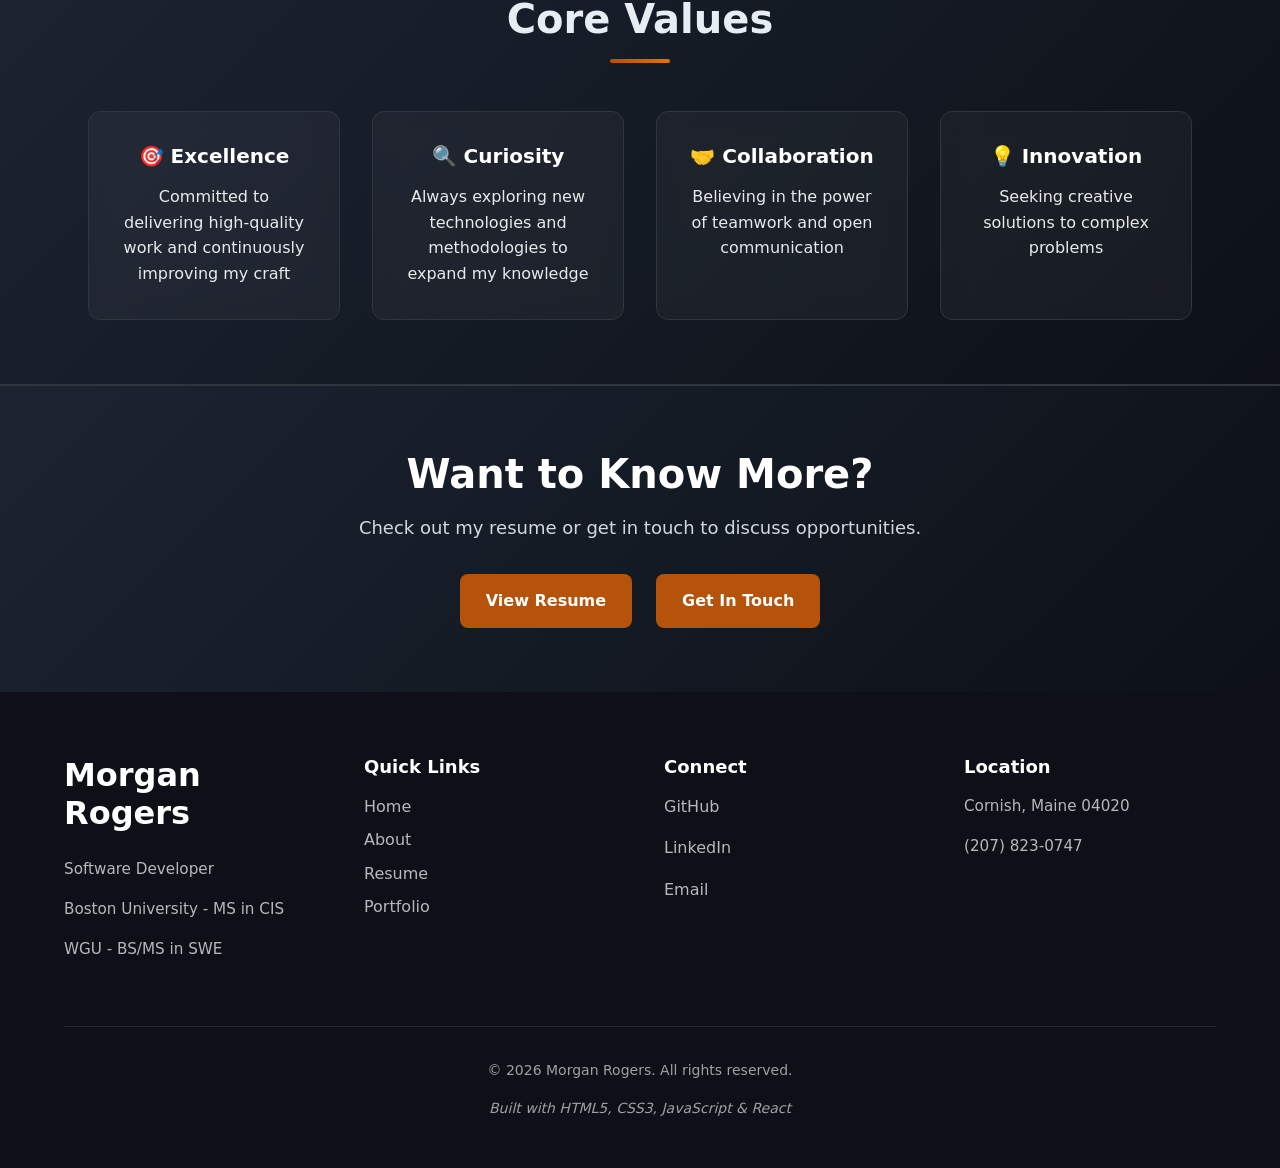
==== commit 32b309a1: "Corrections across the header/footer" ====
--- a/about.html
+++ b/about.html
@@ -267,8 +267,9 @@
             <div class="footer-content">
                 <div class="footer-section">
                     <h3>Morgan Rogers</h3>
-                    <p>Software Engineer</p>
-                    <p>Boston University - MS in CIS | WGU - BS/MS in SWE</p>
+                    <p>Software Developer</p>
+                    <p>Boston University - MS in CIS</p>
+                    <p>WGU - BS/MS in SWE</p>
                 </div>
                 <div class="footer-section">
                     <h4>Quick Links</h4>
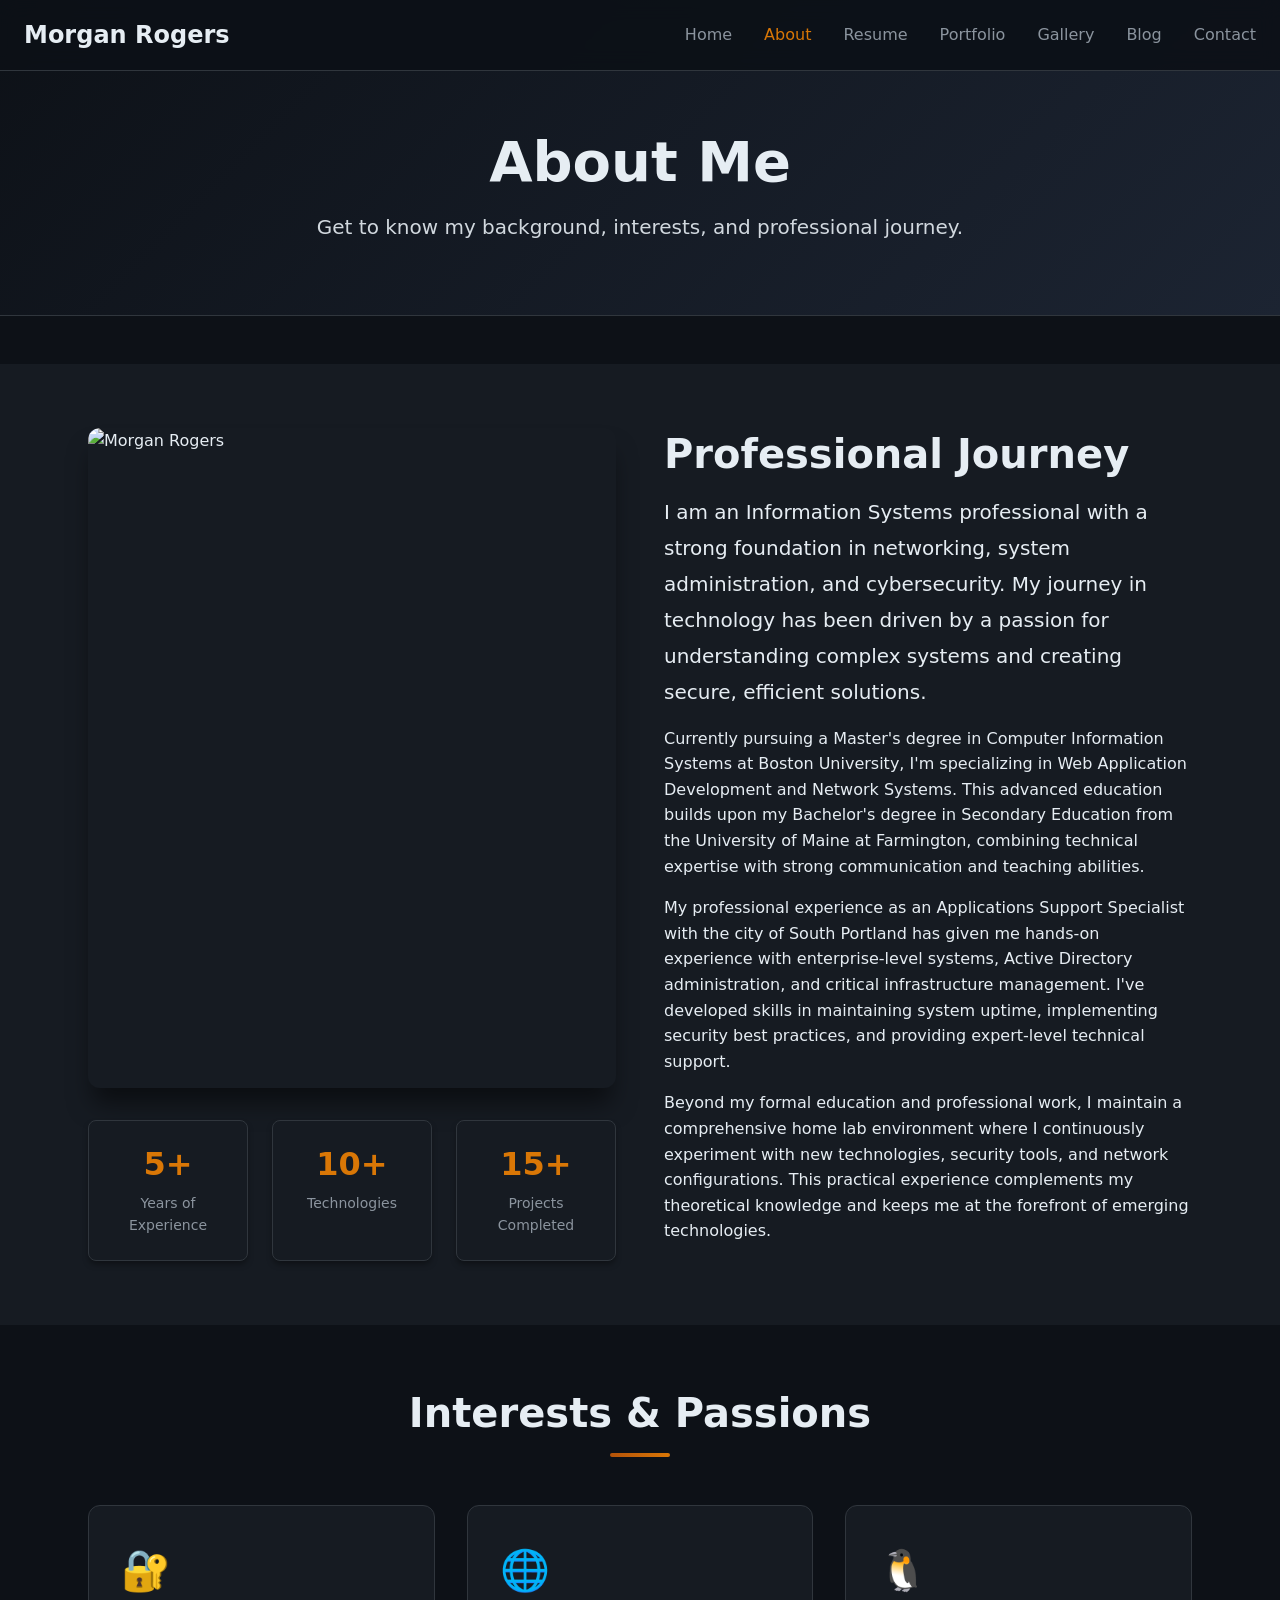
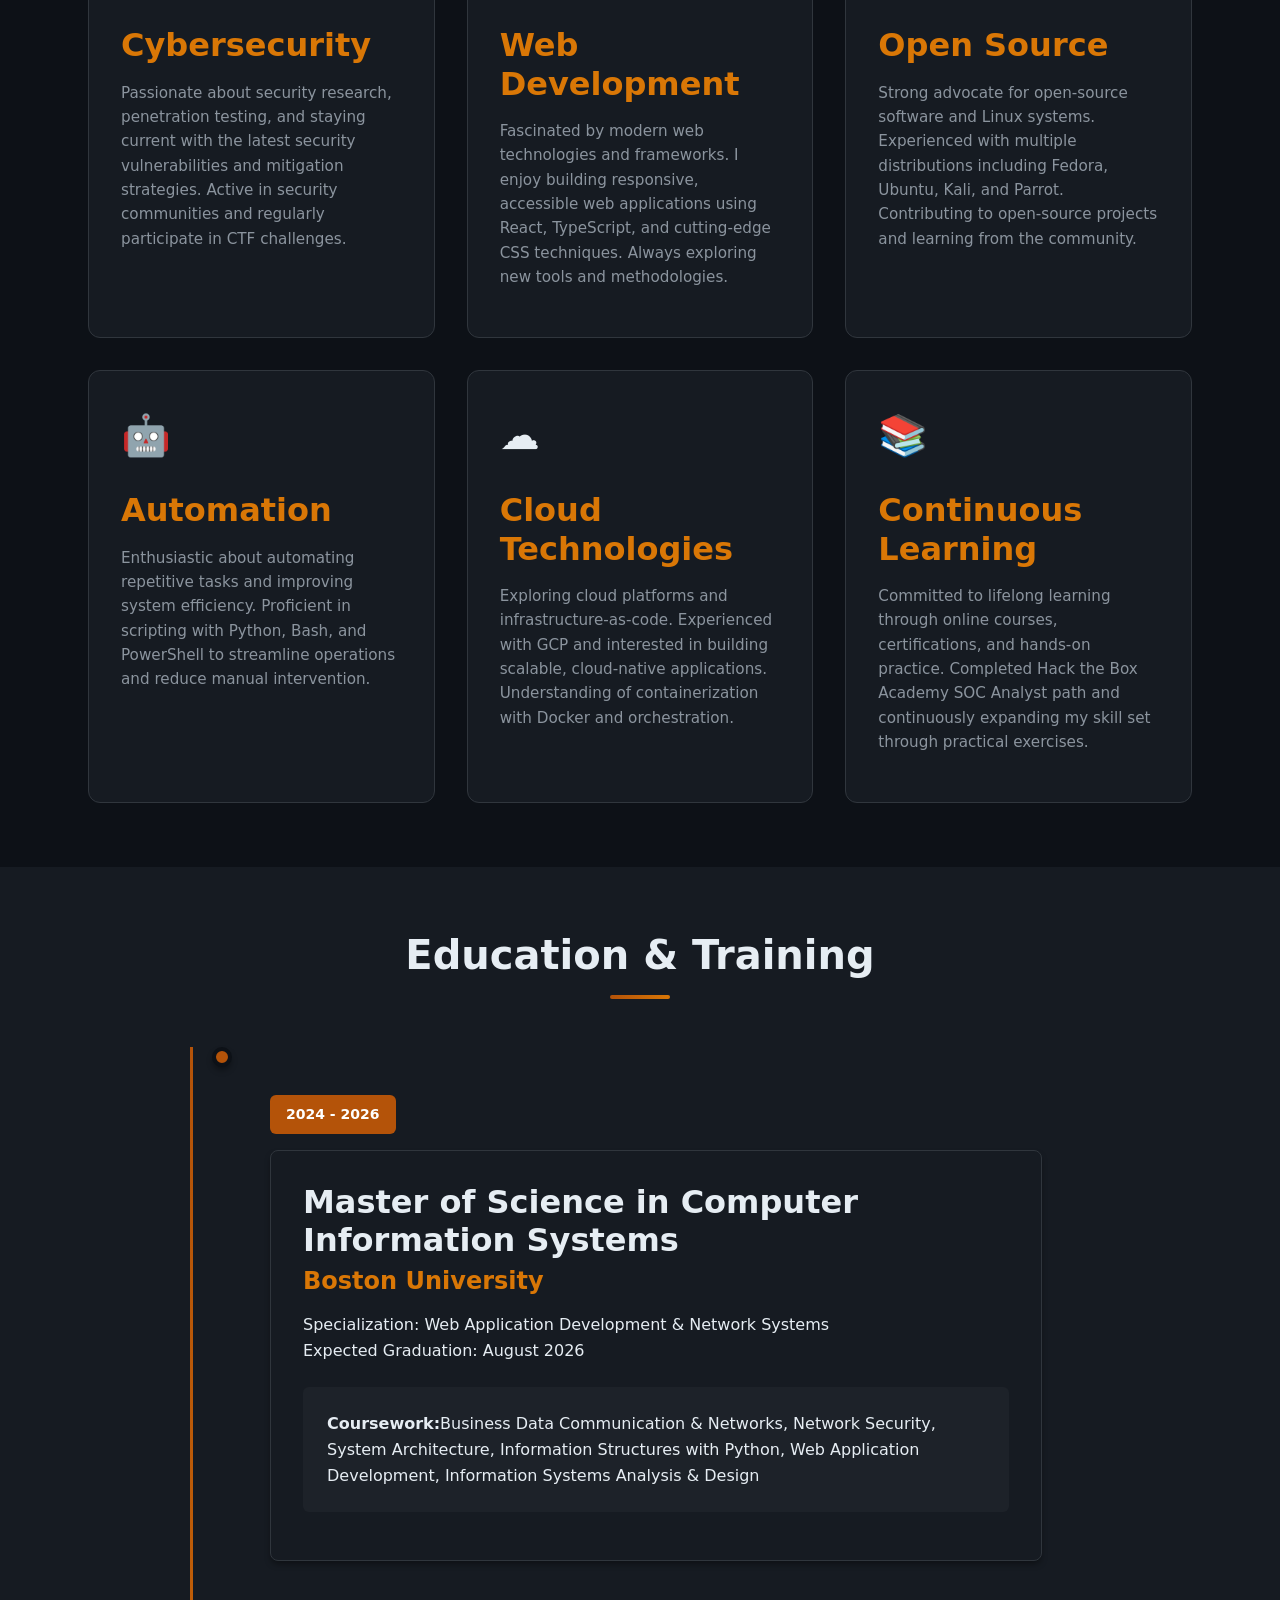
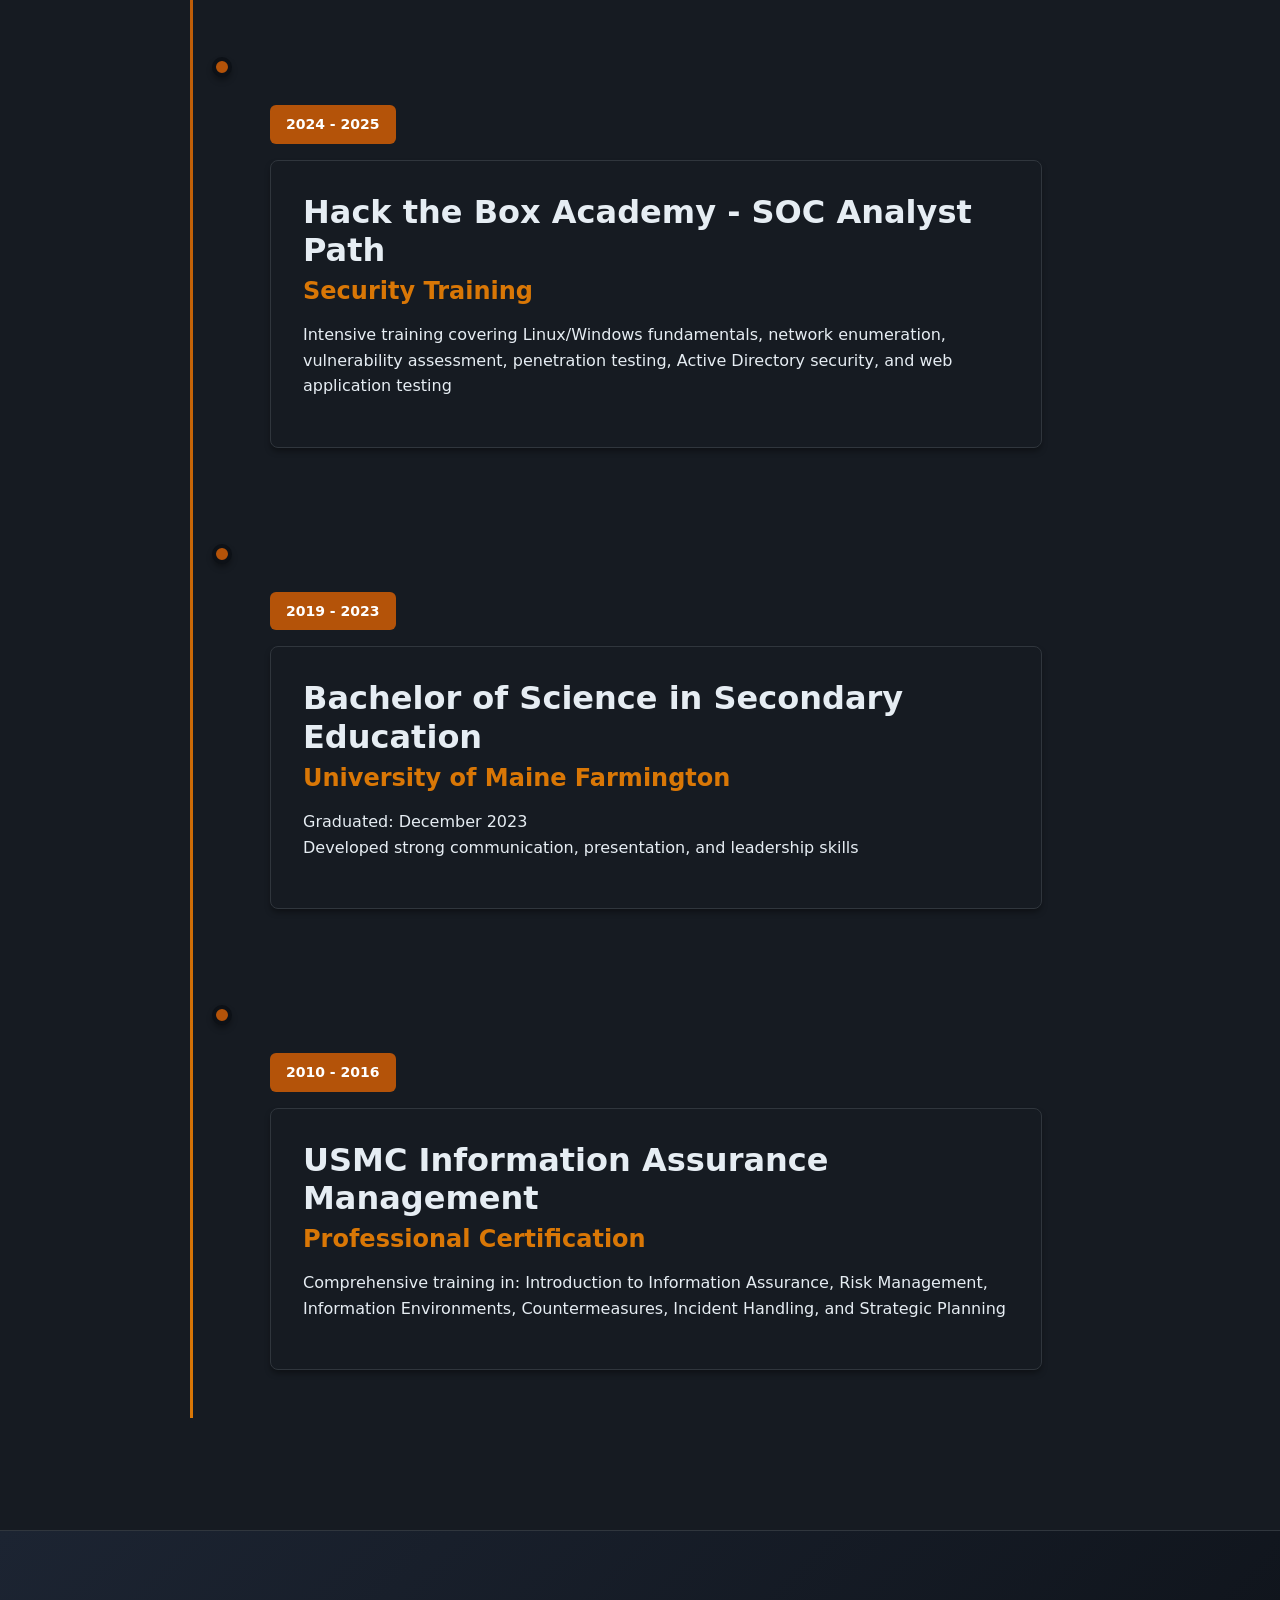
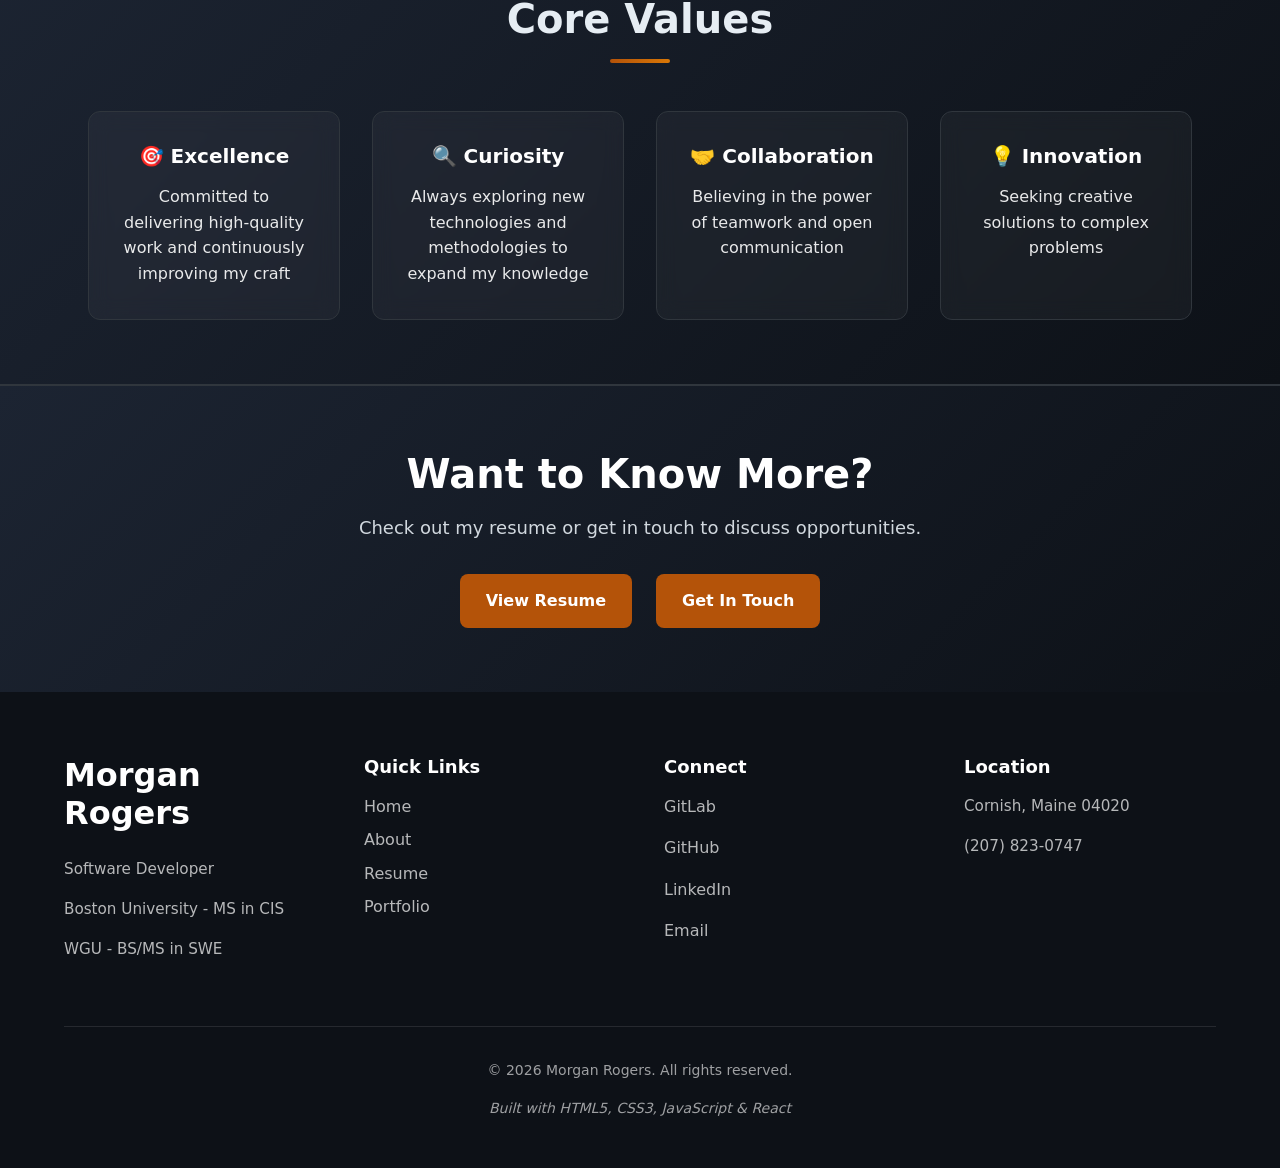
==== commit 7c960175: "Update contact info and GitLab repo" ====
--- a/about.html
+++ b/about.html
@@ -283,6 +283,7 @@
                 <div class="footer-section">
                     <h4>Connect</h4>
                     <ul class="social-links">
+                        <li><a href="https://gitlab.com/mroge153" target="_blank" rel="noopener">GitLab</a></li>
                         <li><a href="https://github.com/PromptNebula05" target="_blank" rel="noopener">GitHub</a></li>
                         <li><a href="https://www.linkedin.com/in/morgan-rogers-0042972b9/" target ="_blank" rel="noopener">LinkedIn</a></li>
                         <li><a href="mailto:mrgn.rogers@gmail.com">Email</a></li>
